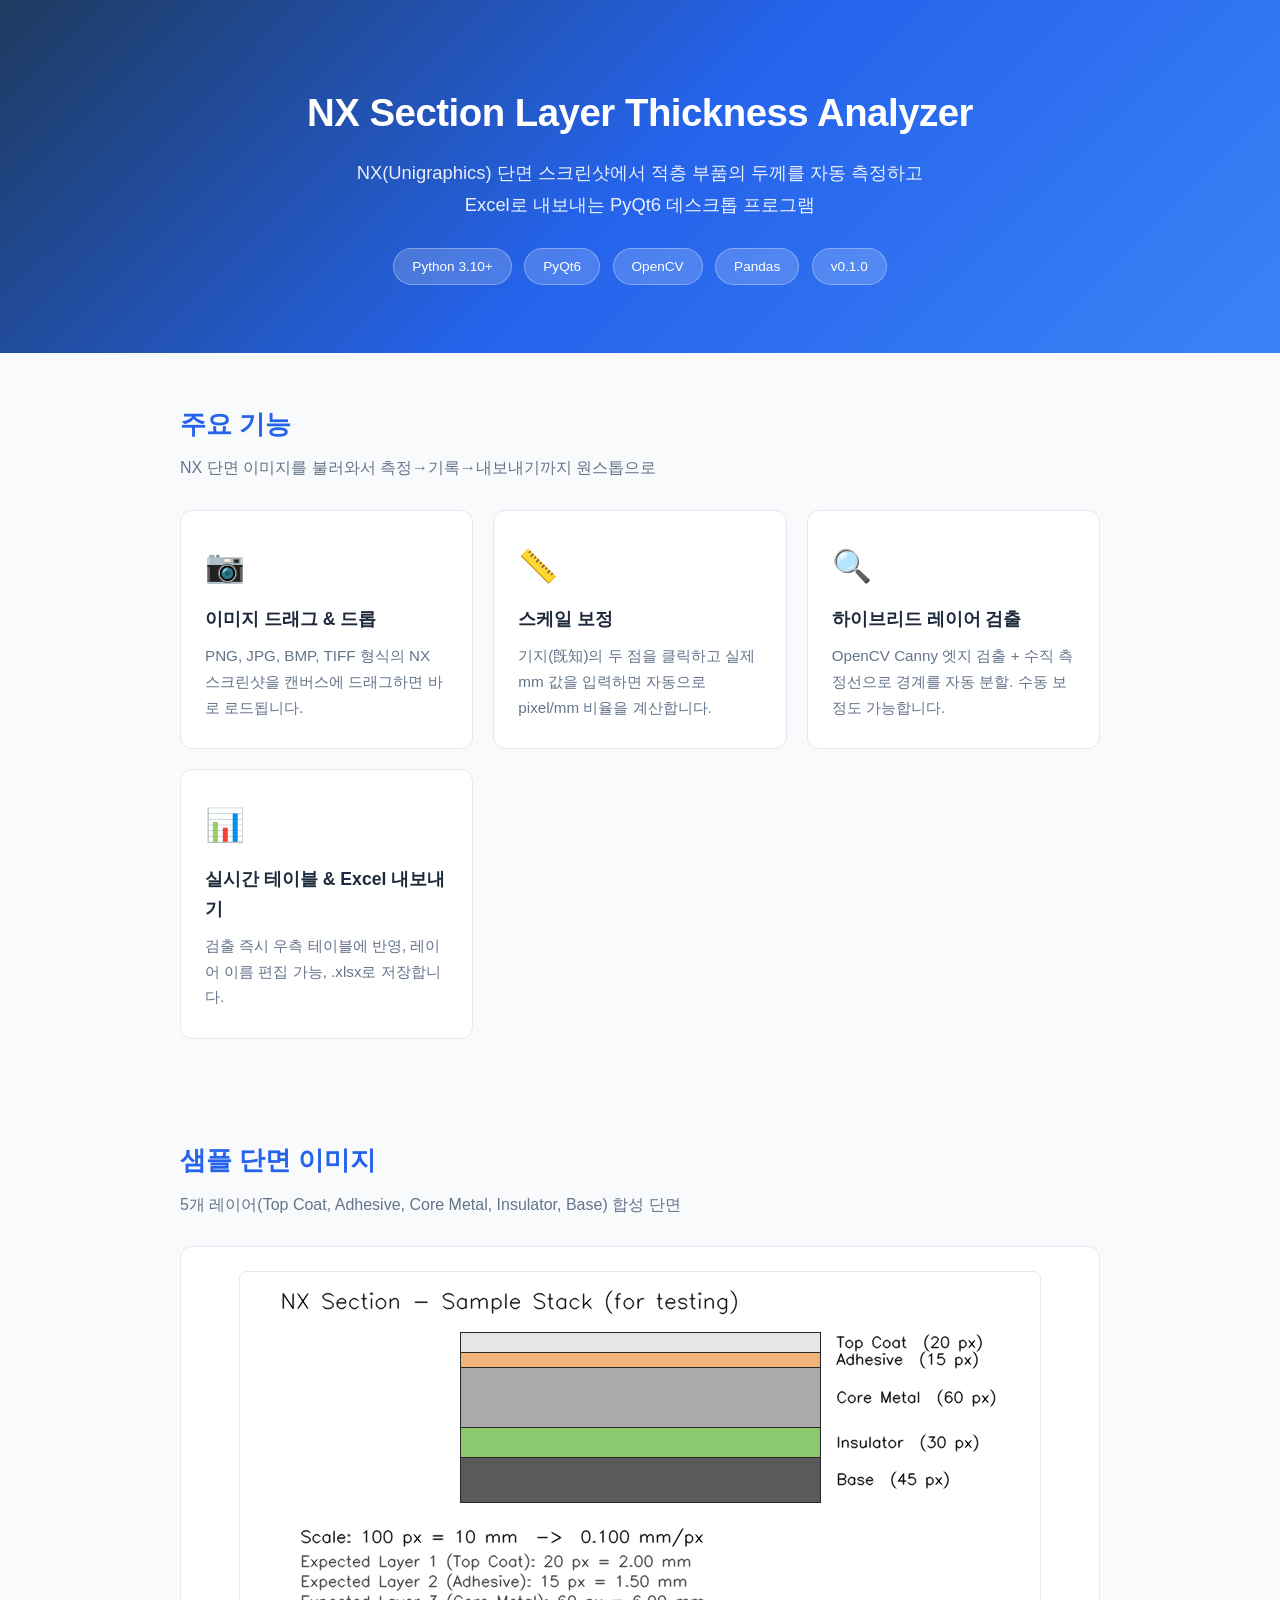
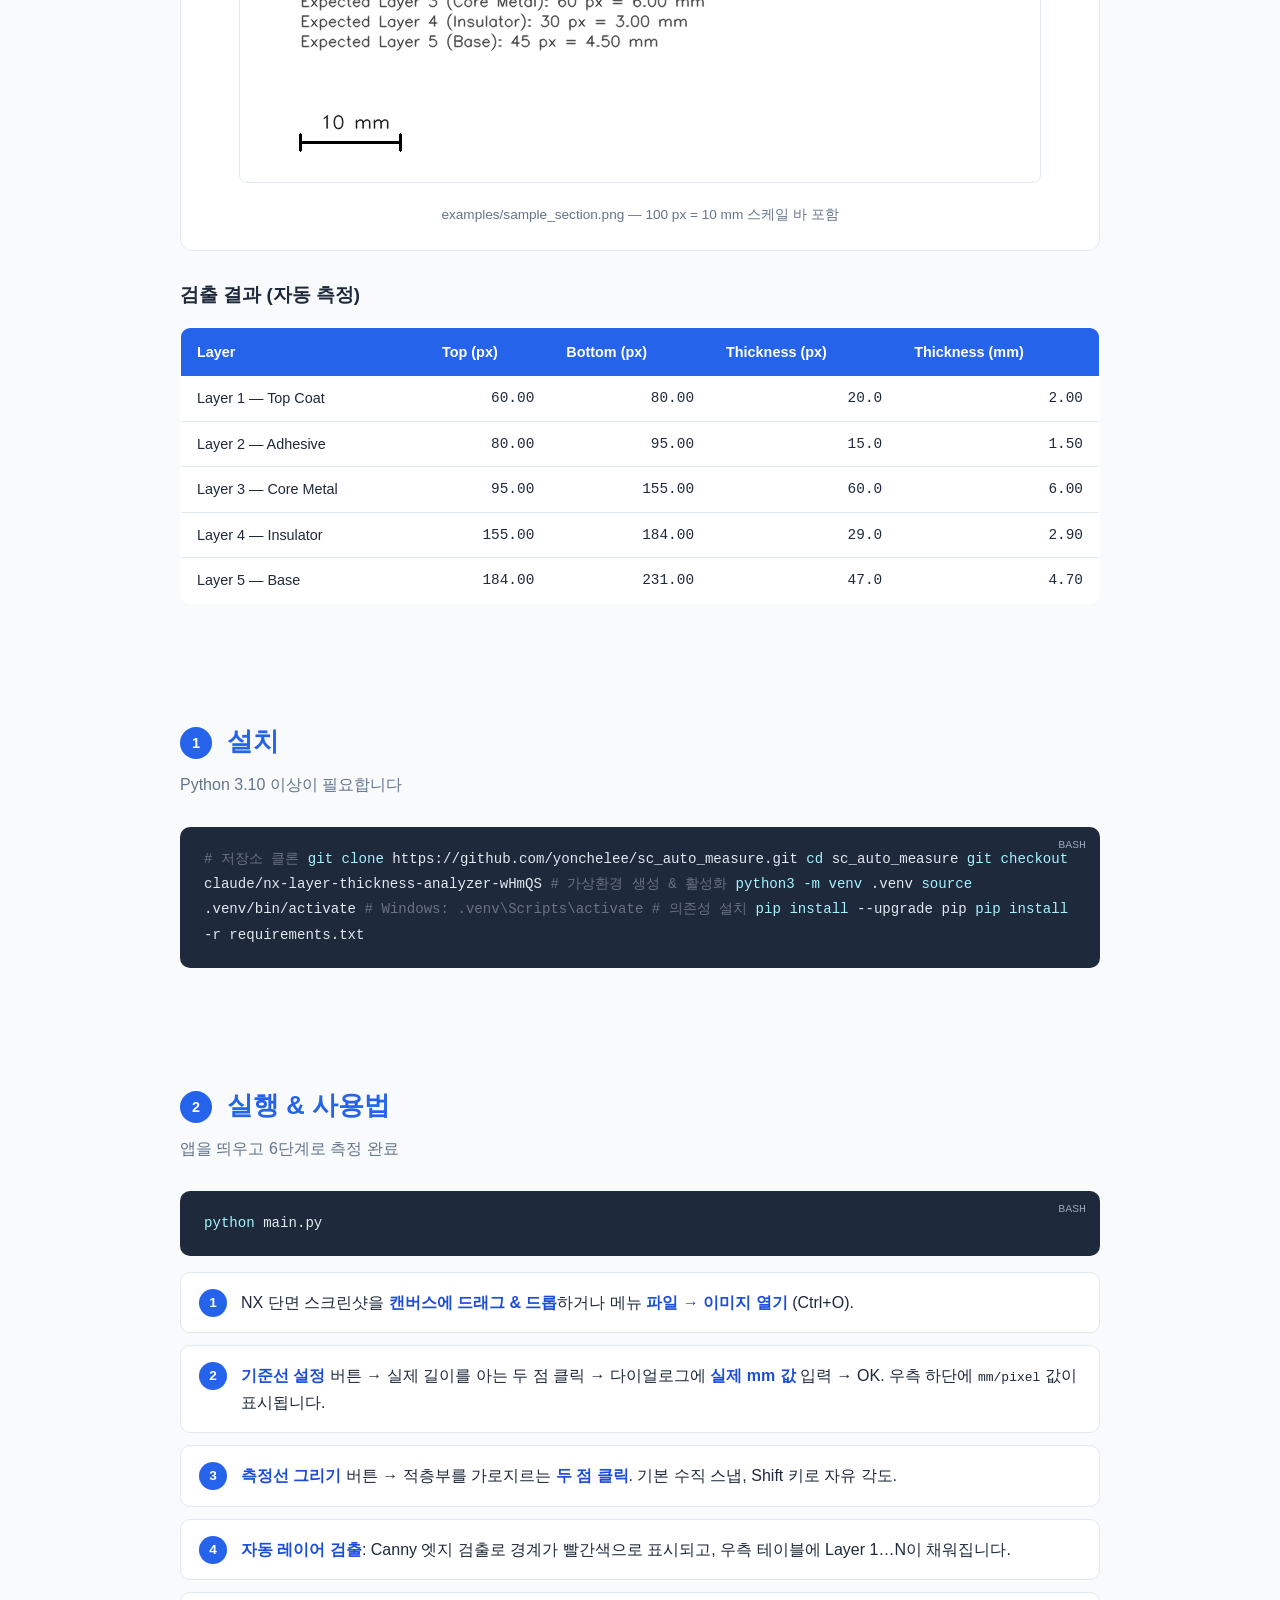
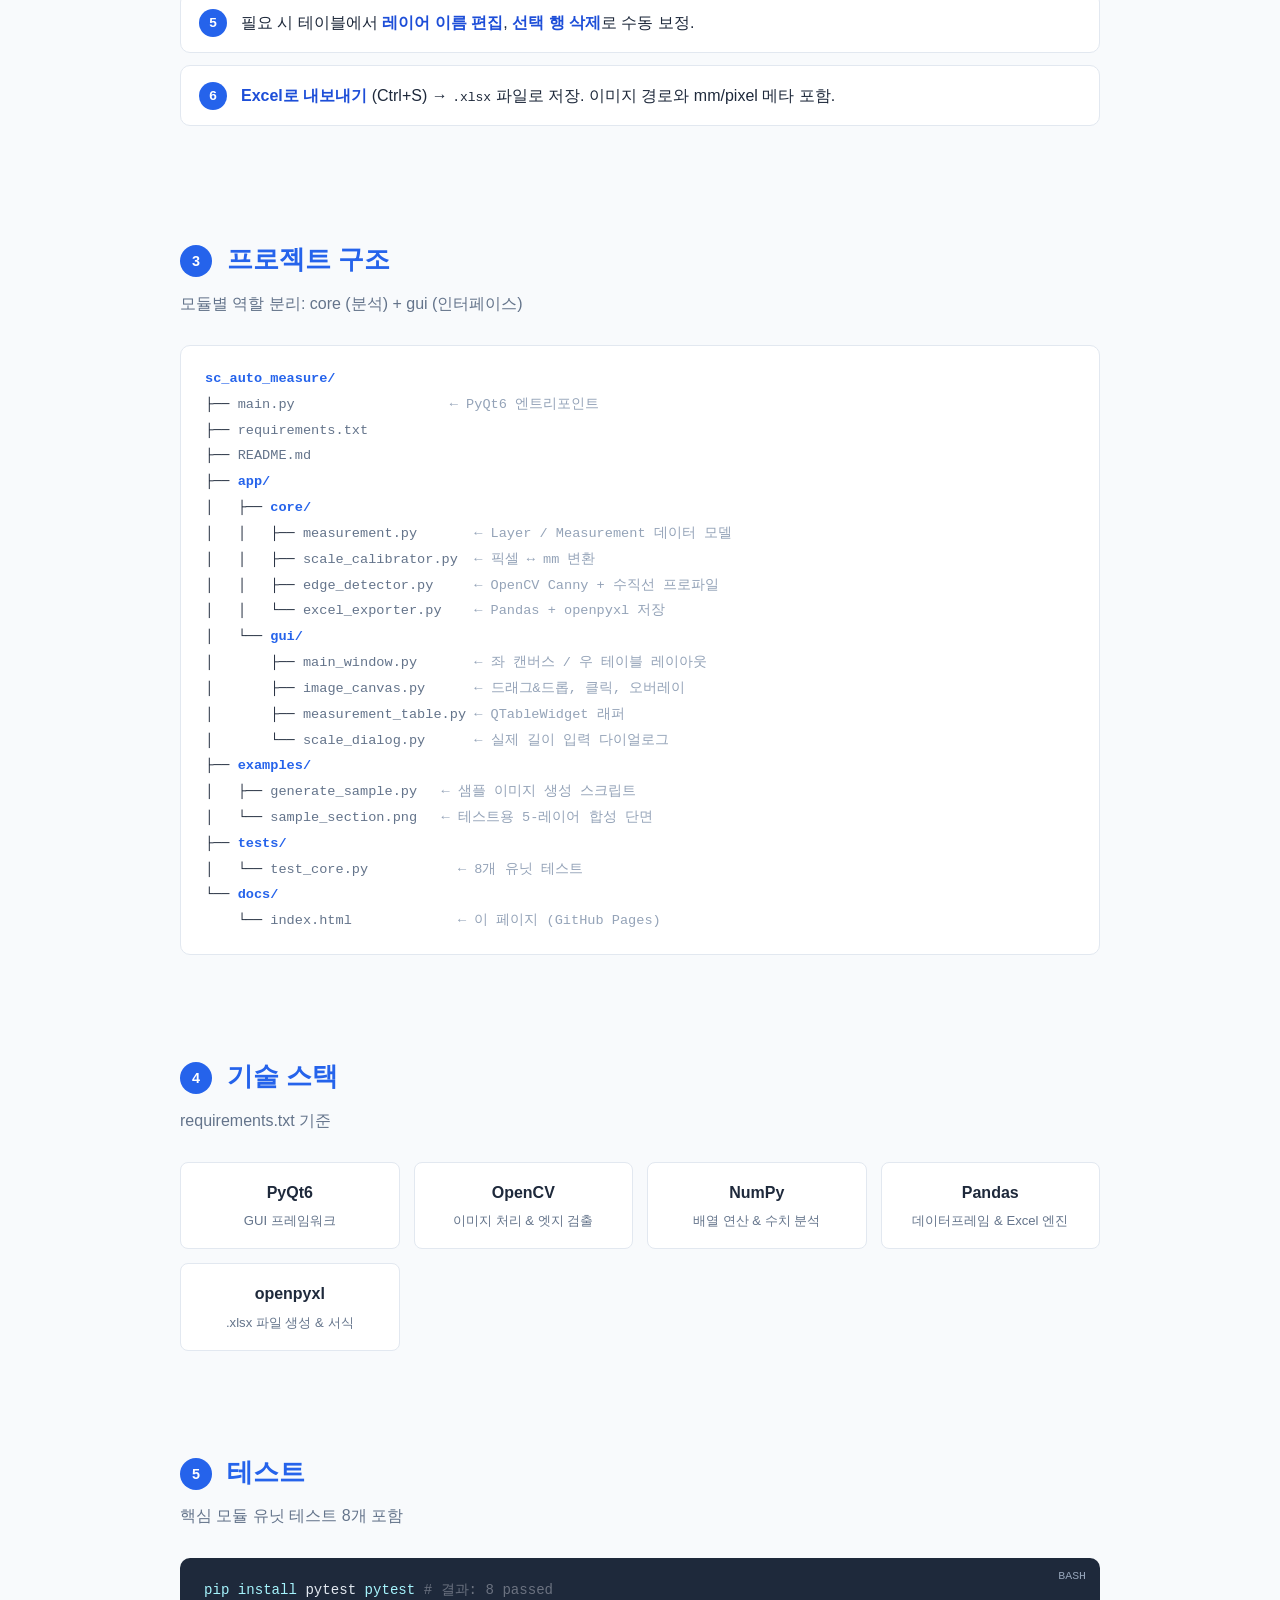
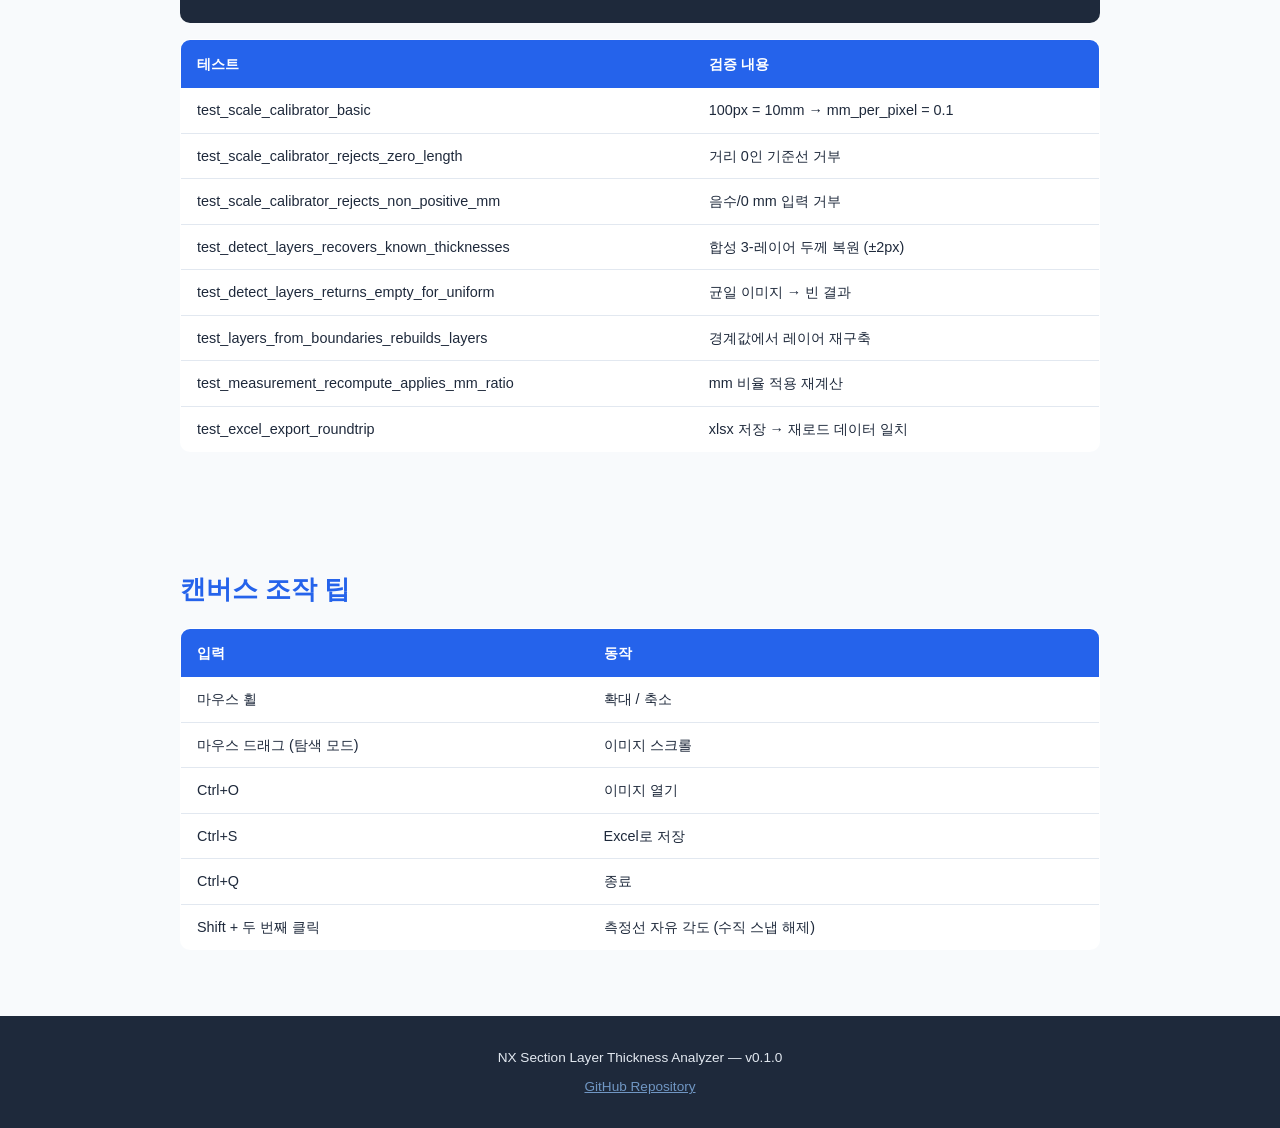
==== docs/index.html @ 81705899 "Add GitHub Pages project landing page (docs/index.html) Single-page Korean landing page with: - Feat" ====
<!DOCTYPE html>
<html lang="ko">
<head>
    <meta charset="UTF-8">
    <meta name="viewport" content="width=device-width, initial-scale=1.0">
    <title>NX Section Layer Thickness Analyzer</title>
    <style>
        :root {
            --primary: #2563eb;
            --primary-dark: #1d4ed8;
            --bg: #f8fafc;
            --card: #ffffff;
            --text: #1e293b;
            --text-light: #64748b;
            --border: #e2e8f0;
            --accent: #059669;
            --code-bg: #1e293b;
            --code-text: #e2e8f0;
        }

        * { margin: 0; padding: 0; box-sizing: border-box; }

        body {
            font-family: -apple-system, BlinkMacSystemFont, 'Segoe UI', Roboto, 'Helvetica Neue', Arial, sans-serif;
            background: var(--bg);
            color: var(--text);
            line-height: 1.7;
        }

        /* ── Hero ─────────────────────────────────── */
        .hero {
            background: linear-gradient(135deg, #1e3a5f 0%, #2563eb 50%, #3b82f6 100%);
            color: #fff;
            text-align: center;
            padding: 80px 20px 60px;
        }
        .hero h1 {
            font-size: 2.4rem;
            font-weight: 700;
            margin-bottom: 12px;
            letter-spacing: -0.5px;
        }
        .hero p {
            font-size: 1.15rem;
            opacity: 0.9;
            max-width: 700px;
            margin: 0 auto 28px;
        }
        .hero .badge {
            display: inline-block;
            background: rgba(255,255,255,0.18);
            border: 1px solid rgba(255,255,255,0.3);
            border-radius: 20px;
            padding: 6px 18px;
            font-size: 0.85rem;
            margin: 0 4px 8px;
        }

        /* ── Container ────────────────────────────── */
        .container {
            max-width: 960px;
            margin: 0 auto;
            padding: 0 20px;
        }

        /* ── Section ──────────────────────────────── */
        section {
            padding: 50px 0;
        }
        section h2 {
            font-size: 1.6rem;
            font-weight: 700;
            margin-bottom: 8px;
            color: var(--primary);
        }
        section h2 .num {
            display: inline-block;
            background: var(--primary);
            color: #fff;
            width: 32px;
            height: 32px;
            border-radius: 50%;
            text-align: center;
            line-height: 32px;
            font-size: 0.9rem;
            margin-right: 8px;
            vertical-align: middle;
        }
        section .subtitle {
            color: var(--text-light);
            margin-bottom: 28px;
            font-size: 1rem;
        }

        /* ── Feature cards ────────────────────────── */
        .features {
            display: grid;
            grid-template-columns: repeat(auto-fit, minmax(260px, 1fr));
            gap: 20px;
            margin-top: 20px;
        }
        .card {
            background: var(--card);
            border: 1px solid var(--border);
            border-radius: 12px;
            padding: 28px 24px;
            transition: box-shadow 0.2s;
        }
        .card:hover {
            box-shadow: 0 4px 20px rgba(0,0,0,0.08);
        }
        .card .icon {
            font-size: 2rem;
            margin-bottom: 12px;
        }
        .card h3 {
            font-size: 1.1rem;
            margin-bottom: 8px;
        }
        .card p {
            color: var(--text-light);
            font-size: 0.95rem;
        }

        /* ── Screenshot ───────────────────────────── */
        .screenshot-wrap {
            background: var(--card);
            border: 1px solid var(--border);
            border-radius: 12px;
            padding: 24px;
            text-align: center;
            margin-top: 20px;
        }
        .screenshot-wrap img {
            max-width: 100%;
            height: auto;
            border-radius: 8px;
            border: 1px solid var(--border);
        }
        .screenshot-wrap .caption {
            color: var(--text-light);
            font-size: 0.85rem;
            margin-top: 12px;
        }

        /* ── Code block ───────────────────────────── */
        .code-block {
            background: var(--code-bg);
            color: var(--code-text);
            border-radius: 10px;
            padding: 20px 24px;
            overflow-x: auto;
            font-family: 'SF Mono', 'Fira Code', 'Consolas', monospace;
            font-size: 0.88rem;
            line-height: 1.8;
            margin: 16px 0;
            position: relative;
        }
        .code-block .lang {
            position: absolute;
            top: 8px;
            right: 14px;
            font-size: 0.72rem;
            color: #94a3b8;
            text-transform: uppercase;
        }
        .code-block .comment { color: #6b7280; }
        .code-block .cmd { color: #a5f3fc; }

        /* ── Workflow steps ────────────────────────── */
        .steps {
            counter-reset: step;
            list-style: none;
            padding: 0;
        }
        .steps li {
            counter-increment: step;
            position: relative;
            padding: 16px 20px 16px 60px;
            background: var(--card);
            border: 1px solid var(--border);
            border-radius: 10px;
            margin-bottom: 12px;
        }
        .steps li::before {
            content: counter(step);
            position: absolute;
            left: 18px;
            top: 16px;
            background: var(--primary);
            color: #fff;
            width: 28px;
            height: 28px;
            border-radius: 50%;
            text-align: center;
            line-height: 28px;
            font-weight: 700;
            font-size: 0.85rem;
        }
        .steps li strong {
            color: var(--primary-dark);
        }

        /* ── File tree ────────────────────────────── */
        .tree {
            font-family: 'SF Mono', 'Fira Code', 'Consolas', monospace;
            font-size: 0.85rem;
            background: var(--card);
            border: 1px solid var(--border);
            border-radius: 10px;
            padding: 20px 24px;
            line-height: 1.9;
            white-space: pre;
        }
        .tree .folder { color: var(--primary); font-weight: 600; }
        .tree .file { color: var(--text-light); }
        .tree .desc { color: #94a3b8; }

        /* ── Table ────────────────────────────────── */
        .data-table {
            width: 100%;
            border-collapse: collapse;
            margin: 16px 0;
            background: var(--card);
            border-radius: 10px;
            overflow: hidden;
            border: 1px solid var(--border);
        }
        .data-table th {
            background: var(--primary);
            color: #fff;
            padding: 12px 16px;
            text-align: left;
            font-weight: 600;
            font-size: 0.9rem;
        }
        .data-table td {
            padding: 10px 16px;
            border-bottom: 1px solid var(--border);
            font-size: 0.9rem;
        }
        .data-table tr:last-child td { border-bottom: none; }
        .data-table tr:hover td { background: #f1f5f9; }
        .data-table .num-cell { text-align: right; font-family: 'SF Mono', monospace; }

        /* ── Tech stack ───────────────────────────── */
        .tech-grid {
            display: grid;
            grid-template-columns: repeat(auto-fit, minmax(180px, 1fr));
            gap: 14px;
            margin-top: 16px;
        }
        .tech-item {
            background: var(--card);
            border: 1px solid var(--border);
            border-radius: 8px;
            padding: 16px;
            text-align: center;
        }
        .tech-item .name {
            font-weight: 700;
            font-size: 1rem;
            margin-bottom: 4px;
        }
        .tech-item .role {
            font-size: 0.82rem;
            color: var(--text-light);
        }

        /* ── Footer ───────────────────────────────── */
        footer {
            background: var(--code-bg);
            color: var(--code-text);
            text-align: center;
            padding: 30px 20px;
            font-size: 0.85rem;
        }
        footer a { color: #93c5fd; }

        /* ── Responsive ───────────────────────────── */
        @media (max-width: 640px) {
            .hero h1 { font-size: 1.7rem; }
            .hero p { font-size: 1rem; }
            section { padding: 36px 0; }
        }
    </style>
</head>
<body>

<!-- ═══════════════════════════════ HERO ═══════════════════════════════ -->
<header class="hero">
    <h1>NX Section Layer Thickness Analyzer</h1>
    <p>NX(Unigraphics) 단면 스크린샷에서 적층 부품의 두께를 자동 측정하고<br>
       Excel로 내보내는 PyQt6 데스크톱 프로그램</p>
    <span class="badge">Python 3.10+</span>
    <span class="badge">PyQt6</span>
    <span class="badge">OpenCV</span>
    <span class="badge">Pandas</span>
    <span class="badge">v0.1.0</span>
</header>

<main class="container">

<!-- ═══════════════════════════ FEATURES ══════════════════════════════ -->
<section>
    <h2>주요 기능</h2>
    <p class="subtitle">NX 단면 이미지를 불러와서 측정→기록→내보내기까지 원스톱으로</p>
    <div class="features">
        <div class="card">
            <div class="icon">📷</div>
            <h3>이미지 드래그 &amp; 드롭</h3>
            <p>PNG, JPG, BMP, TIFF 형식의 NX 스크린샷을 캔버스에 드래그하면 바로 로드됩니다.</p>
        </div>
        <div class="card">
            <div class="icon">📏</div>
            <h3>스케일 보정</h3>
            <p>기지(旣知)의 두 점을 클릭하고 실제 mm 값을 입력하면 자동으로 pixel/mm 비율을 계산합니다.</p>
        </div>
        <div class="card">
            <div class="icon">🔍</div>
            <h3>하이브리드 레이어 검출</h3>
            <p>OpenCV Canny 엣지 검출 + 수직 측정선으로 경계를 자동 분할. 수동 보정도 가능합니다.</p>
        </div>
        <div class="card">
            <div class="icon">📊</div>
            <h3>실시간 테이블 &amp; Excel 내보내기</h3>
            <p>검출 즉시 우측 테이블에 반영, 레이어 이름 편집 가능, .xlsx로 저장합니다.</p>
        </div>
    </div>
</section>

<!-- ═══════════════════════════ SAMPLE ════════════════════════════════ -->
<section>
    <h2>샘플 단면 이미지</h2>
    <p class="subtitle">5개 레이어(Top Coat, Adhesive, Core Metal, Insulator, Base) 합성 단면</p>
    <div class="screenshot-wrap">
        <img src="sample_section.png" alt="Sample NX Section Screenshot">
        <div class="caption">examples/sample_section.png &mdash; 100 px = 10 mm 스케일 바 포함</div>
    </div>

    <h3 style="margin-top:28px; margin-bottom:8px;">검출 결과 (자동 측정)</h3>
    <table class="data-table">
        <thead>
            <tr>
                <th>Layer</th>
                <th>Top (px)</th>
                <th>Bottom (px)</th>
                <th>Thickness (px)</th>
                <th>Thickness (mm)</th>
            </tr>
        </thead>
        <tbody>
            <tr>
                <td>Layer 1 &mdash; Top Coat</td>
                <td class="num-cell">60.00</td>
                <td class="num-cell">80.00</td>
                <td class="num-cell">20.0</td>
                <td class="num-cell">2.00</td>
            </tr>
            <tr>
                <td>Layer 2 &mdash; Adhesive</td>
                <td class="num-cell">80.00</td>
                <td class="num-cell">95.00</td>
                <td class="num-cell">15.0</td>
                <td class="num-cell">1.50</td>
            </tr>
            <tr>
                <td>Layer 3 &mdash; Core Metal</td>
                <td class="num-cell">95.00</td>
                <td class="num-cell">155.00</td>
                <td class="num-cell">60.0</td>
                <td class="num-cell">6.00</td>
            </tr>
            <tr>
                <td>Layer 4 &mdash; Insulator</td>
                <td class="num-cell">155.00</td>
                <td class="num-cell">184.00</td>
                <td class="num-cell">29.0</td>
                <td class="num-cell">2.90</td>
            </tr>
            <tr>
                <td>Layer 5 &mdash; Base</td>
                <td class="num-cell">184.00</td>
                <td class="num-cell">231.00</td>
                <td class="num-cell">47.0</td>
                <td class="num-cell">4.70</td>
            </tr>
        </tbody>
    </table>
</section>

<!-- ═══════════════════════════ INSTALL ═══════════════════════════════ -->
<section>
    <h2><span class="num">1</span> 설치</h2>
    <p class="subtitle">Python 3.10 이상이 필요합니다</p>

    <div class="code-block">
        <span class="lang">bash</span>
<span class="comment"># 저장소 클론</span>
<span class="cmd">git clone</span> https://github.com/yonchelee/sc_auto_measure.git
<span class="cmd">cd</span> sc_auto_measure
<span class="cmd">git checkout</span> claude/nx-layer-thickness-analyzer-wHmQS

<span class="comment"># 가상환경 생성 &amp; 활성화</span>
<span class="cmd">python3 -m venv</span> .venv
<span class="cmd">source</span> .venv/bin/activate        <span class="comment"># Windows: .venv\Scripts\activate</span>

<span class="comment"># 의존성 설치</span>
<span class="cmd">pip install</span> --upgrade pip
<span class="cmd">pip install</span> -r requirements.txt
    </div>
</section>

<!-- ═══════════════════════════ USAGE ═════════════════════════════════ -->
<section>
    <h2><span class="num">2</span> 실행 &amp; 사용법</h2>
    <p class="subtitle">앱을 띄우고 6단계로 측정 완료</p>

    <div class="code-block">
        <span class="lang">bash</span>
<span class="cmd">python</span> main.py
    </div>

    <ol class="steps">
        <li>
            NX 단면 스크린샷을 <strong>캔버스에 드래그 &amp; 드롭</strong>하거나
            메뉴 <strong>파일 &rarr; 이미지 열기</strong> (Ctrl+O).
        </li>
        <li>
            <strong>기준선 설정</strong> 버튼 &rarr; 실제 길이를 아는 두 점 클릭 &rarr;
            다이얼로그에 <strong>실제 mm 값</strong> 입력 &rarr; OK.
            우측 하단에 <code>mm/pixel</code> 값이 표시됩니다.
        </li>
        <li>
            <strong>측정선 그리기</strong> 버튼 &rarr; 적층부를 가로지르는
            <strong>두 점 클릭</strong>. 기본 수직 스냅, Shift 키로 자유 각도.
        </li>
        <li>
            <strong>자동 레이어 검출</strong>: Canny 엣지 검출로 경계가 빨간색으로
            표시되고, 우측 테이블에 Layer 1&hellip;N이 채워집니다.
        </li>
        <li>
            필요 시 테이블에서 <strong>레이어 이름 편집</strong>,
            <strong>선택 행 삭제</strong>로 수동 보정.
        </li>
        <li>
            <strong>Excel로 내보내기</strong> (Ctrl+S) &rarr;
            <code>.xlsx</code> 파일로 저장. 이미지 경로와 mm/pixel 메타 포함.
        </li>
    </ol>
</section>

<!-- ═══════════════════════════ STRUCTURE ═════════════════════════════ -->
<section>
    <h2><span class="num">3</span> 프로젝트 구조</h2>
    <p class="subtitle">모듈별 역할 분리: core (분석) + gui (인터페이스)</p>
    <div class="tree"><span class="folder">sc_auto_measure/</span>
├── <span class="file">main.py</span>                   <span class="desc">← PyQt6 엔트리포인트</span>
├── <span class="file">requirements.txt</span>
├── <span class="file">README.md</span>
├── <span class="folder">app/</span>
│   ├── <span class="folder">core/</span>
│   │   ├── <span class="file">measurement.py</span>       <span class="desc">← Layer / Measurement 데이터 모델</span>
│   │   ├── <span class="file">scale_calibrator.py</span>  <span class="desc">← 픽셀 ↔ mm 변환</span>
│   │   ├── <span class="file">edge_detector.py</span>     <span class="desc">← OpenCV Canny + 수직선 프로파일</span>
│   │   └── <span class="file">excel_exporter.py</span>    <span class="desc">← Pandas + openpyxl 저장</span>
│   └── <span class="folder">gui/</span>
│       ├── <span class="file">main_window.py</span>       <span class="desc">← 좌 캔버스 / 우 테이블 레이아웃</span>
│       ├── <span class="file">image_canvas.py</span>      <span class="desc">← 드래그&amp;드롭, 클릭, 오버레이</span>
│       ├── <span class="file">measurement_table.py</span> <span class="desc">← QTableWidget 래퍼</span>
│       └── <span class="file">scale_dialog.py</span>      <span class="desc">← 실제 길이 입력 다이얼로그</span>
├── <span class="folder">examples/</span>
│   ├── <span class="file">generate_sample.py</span>   <span class="desc">← 샘플 이미지 생성 스크립트</span>
│   └── <span class="file">sample_section.png</span>   <span class="desc">← 테스트용 5-레이어 합성 단면</span>
├── <span class="folder">tests/</span>
│   └── <span class="file">test_core.py</span>           <span class="desc">← 8개 유닛 테스트</span>
└── <span class="folder">docs/</span>
    └── <span class="file">index.html</span>             <span class="desc">← 이 페이지 (GitHub Pages)</span></div>
</section>

<!-- ═══════════════════════════ TECH STACK ════════════════════════════ -->
<section>
    <h2><span class="num">4</span> 기술 스택</h2>
    <p class="subtitle">requirements.txt 기준</p>
    <div class="tech-grid">
        <div class="tech-item">
            <div class="name">PyQt6</div>
            <div class="role">GUI 프레임워크</div>
        </div>
        <div class="tech-item">
            <div class="name">OpenCV</div>
            <div class="role">이미지 처리 &amp; 엣지 검출</div>
        </div>
        <div class="tech-item">
            <div class="name">NumPy</div>
            <div class="role">배열 연산 &amp; 수치 분석</div>
        </div>
        <div class="tech-item">
            <div class="name">Pandas</div>
            <div class="role">데이터프레임 &amp; Excel 엔진</div>
        </div>
        <div class="tech-item">
            <div class="name">openpyxl</div>
            <div class="role">.xlsx 파일 생성 &amp; 서식</div>
        </div>
    </div>
</section>

<!-- ═══════════════════════════ TEST ══════════════════════════════════ -->
<section>
    <h2><span class="num">5</span> 테스트</h2>
    <p class="subtitle">핵심 모듈 유닛 테스트 8개 포함</p>

    <div class="code-block">
        <span class="lang">bash</span>
<span class="cmd">pip install</span> pytest
<span class="cmd">pytest</span>

<span class="comment"># 결과: 8 passed</span>
    </div>

    <table class="data-table" style="margin-top: 16px;">
        <thead>
            <tr><th>테스트</th><th>검증 내용</th></tr>
        </thead>
        <tbody>
            <tr><td>test_scale_calibrator_basic</td><td>100px = 10mm &rarr; mm_per_pixel = 0.1</td></tr>
            <tr><td>test_scale_calibrator_rejects_zero_length</td><td>거리 0인 기준선 거부</td></tr>
            <tr><td>test_scale_calibrator_rejects_non_positive_mm</td><td>음수/0 mm 입력 거부</td></tr>
            <tr><td>test_detect_layers_recovers_known_thicknesses</td><td>합성 3-레이어 두께 복원 (±2px)</td></tr>
            <tr><td>test_detect_layers_returns_empty_for_uniform</td><td>균일 이미지 &rarr; 빈 결과</td></tr>
            <tr><td>test_layers_from_boundaries_rebuilds_layers</td><td>경계값에서 레이어 재구축</td></tr>
            <tr><td>test_measurement_recompute_applies_mm_ratio</td><td>mm 비율 적용 재계산</td></tr>
            <tr><td>test_excel_export_roundtrip</td><td>xlsx 저장 &rarr; 재로드 데이터 일치</td></tr>
        </tbody>
    </table>
</section>

<!-- ═══════════════════════════ CANVAS TIPS ═══════════════════════════ -->
<section>
    <h2>캔버스 조작 팁</h2>
    <table class="data-table">
        <thead>
            <tr><th>입력</th><th>동작</th></tr>
        </thead>
        <tbody>
            <tr><td>마우스 휠</td><td>확대 / 축소</td></tr>
            <tr><td>마우스 드래그 (탐색 모드)</td><td>이미지 스크롤</td></tr>
            <tr><td>Ctrl+O</td><td>이미지 열기</td></tr>
            <tr><td>Ctrl+S</td><td>Excel로 저장</td></tr>
            <tr><td>Ctrl+Q</td><td>종료</td></tr>
            <tr><td>Shift + 두 번째 클릭</td><td>측정선 자유 각도 (수직 스냅 해제)</td></tr>
        </tbody>
    </table>
</section>

</main>

<!-- ═══════════════════════════ FOOTER ════════════════════════════════ -->
<footer>
    <p>NX Section Layer Thickness Analyzer &mdash; v0.1.0</p>
    <p style="margin-top:6px; opacity:0.7;">
        <a href="https://github.com/yonchelee/sc_auto_measure" target="_blank">GitHub Repository</a>
    </p>
</footer>

</body>
</html>
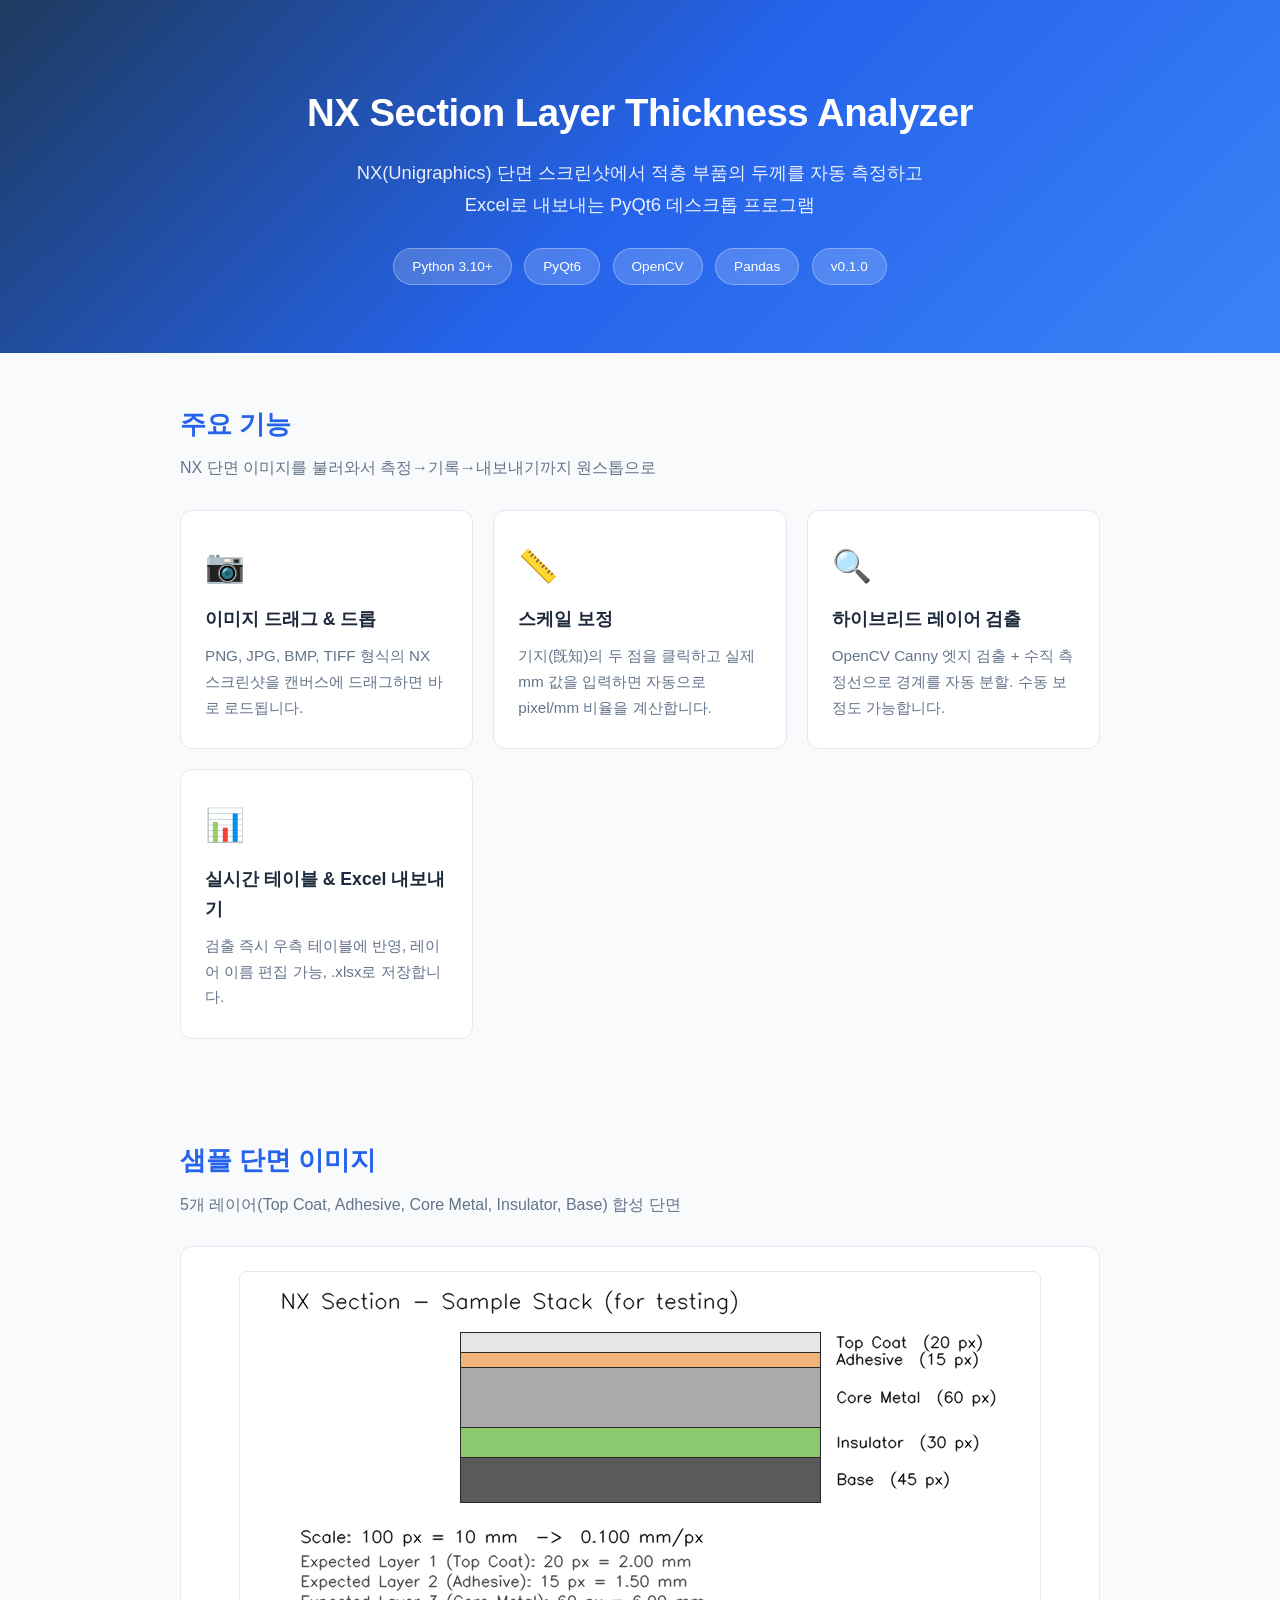
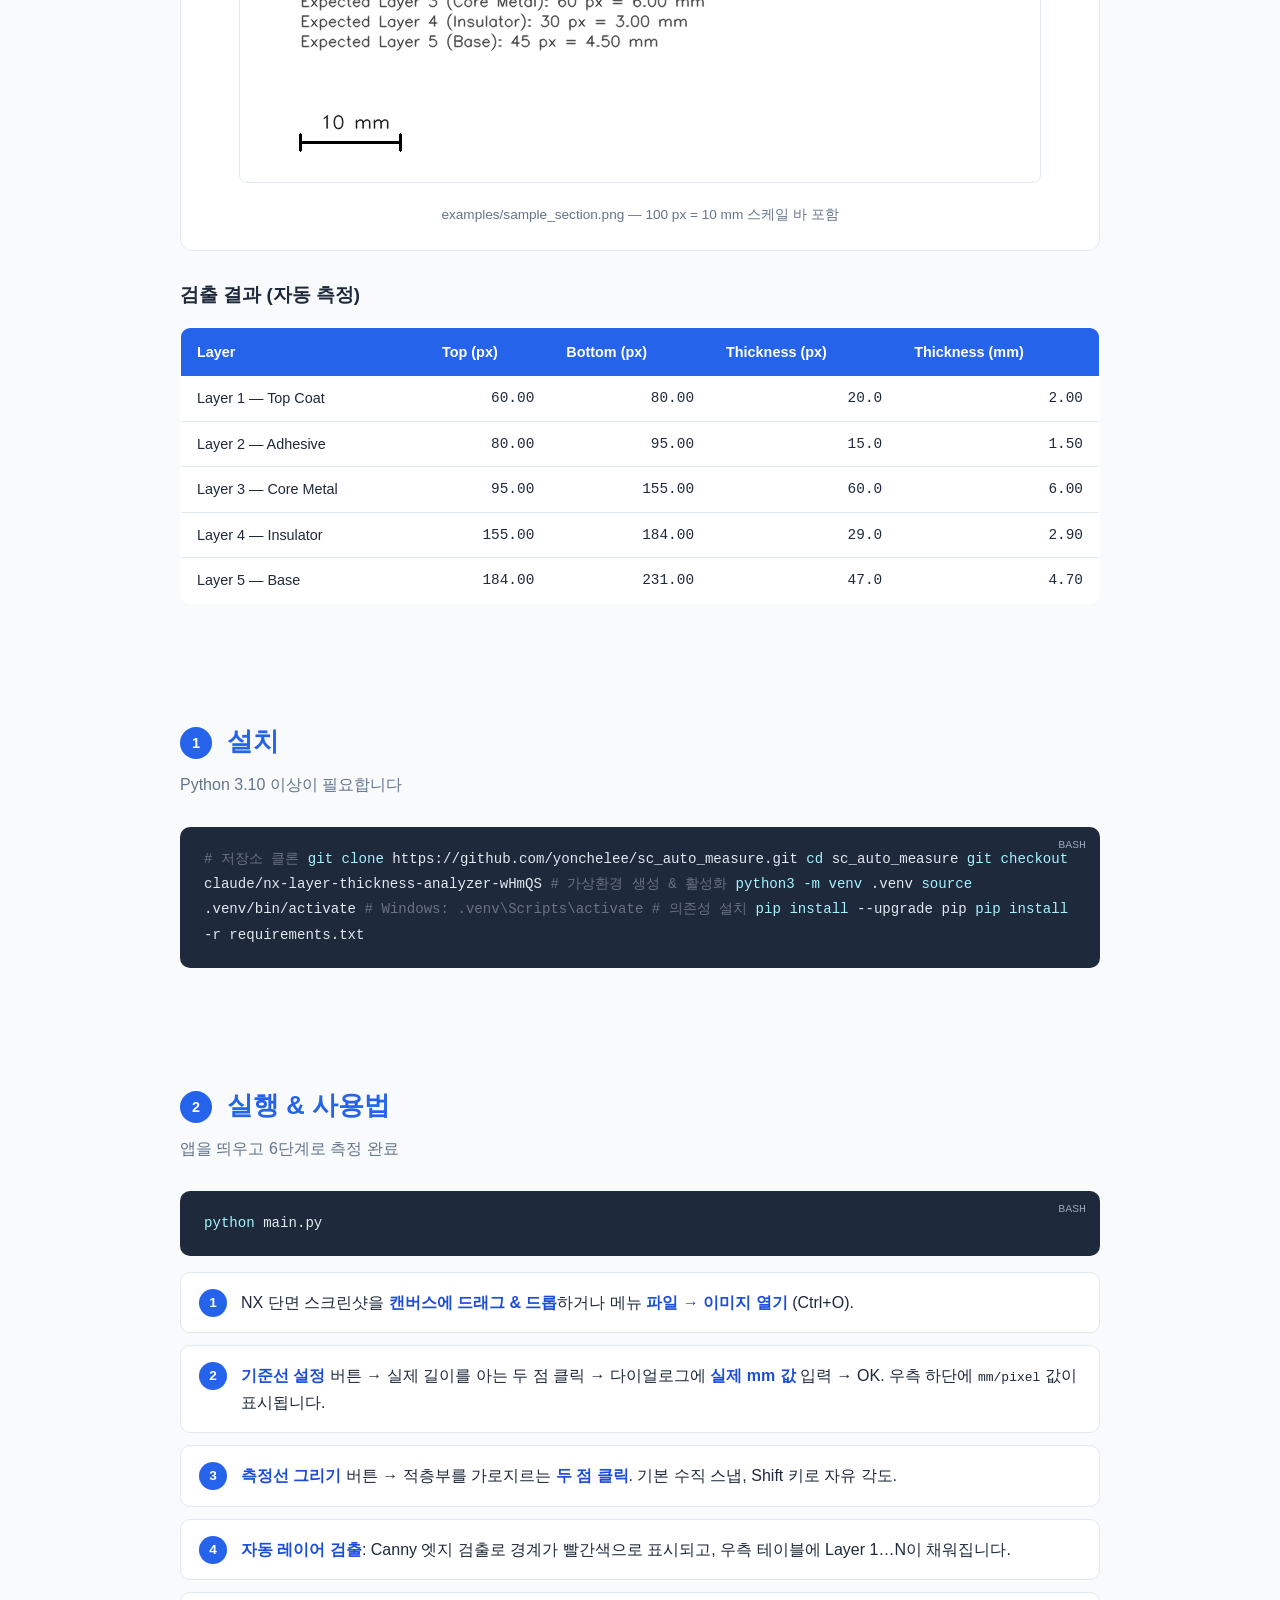
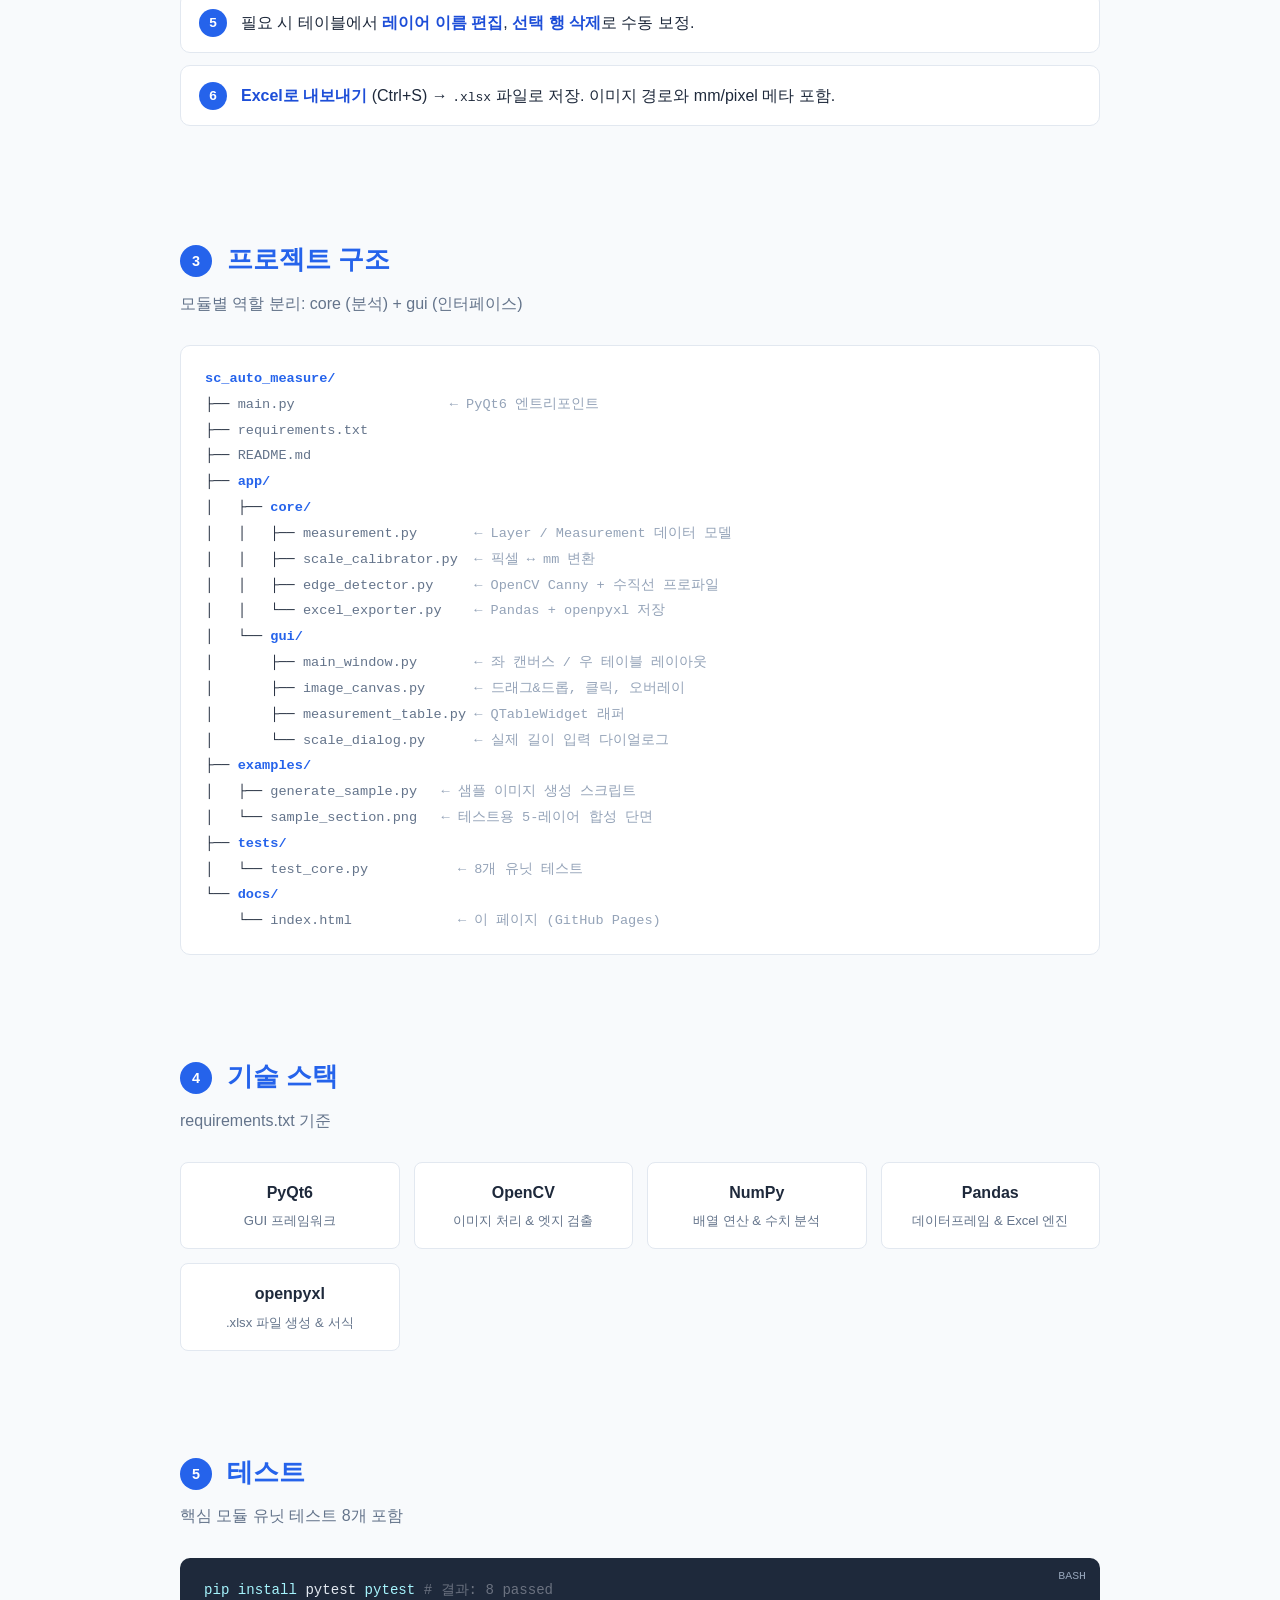
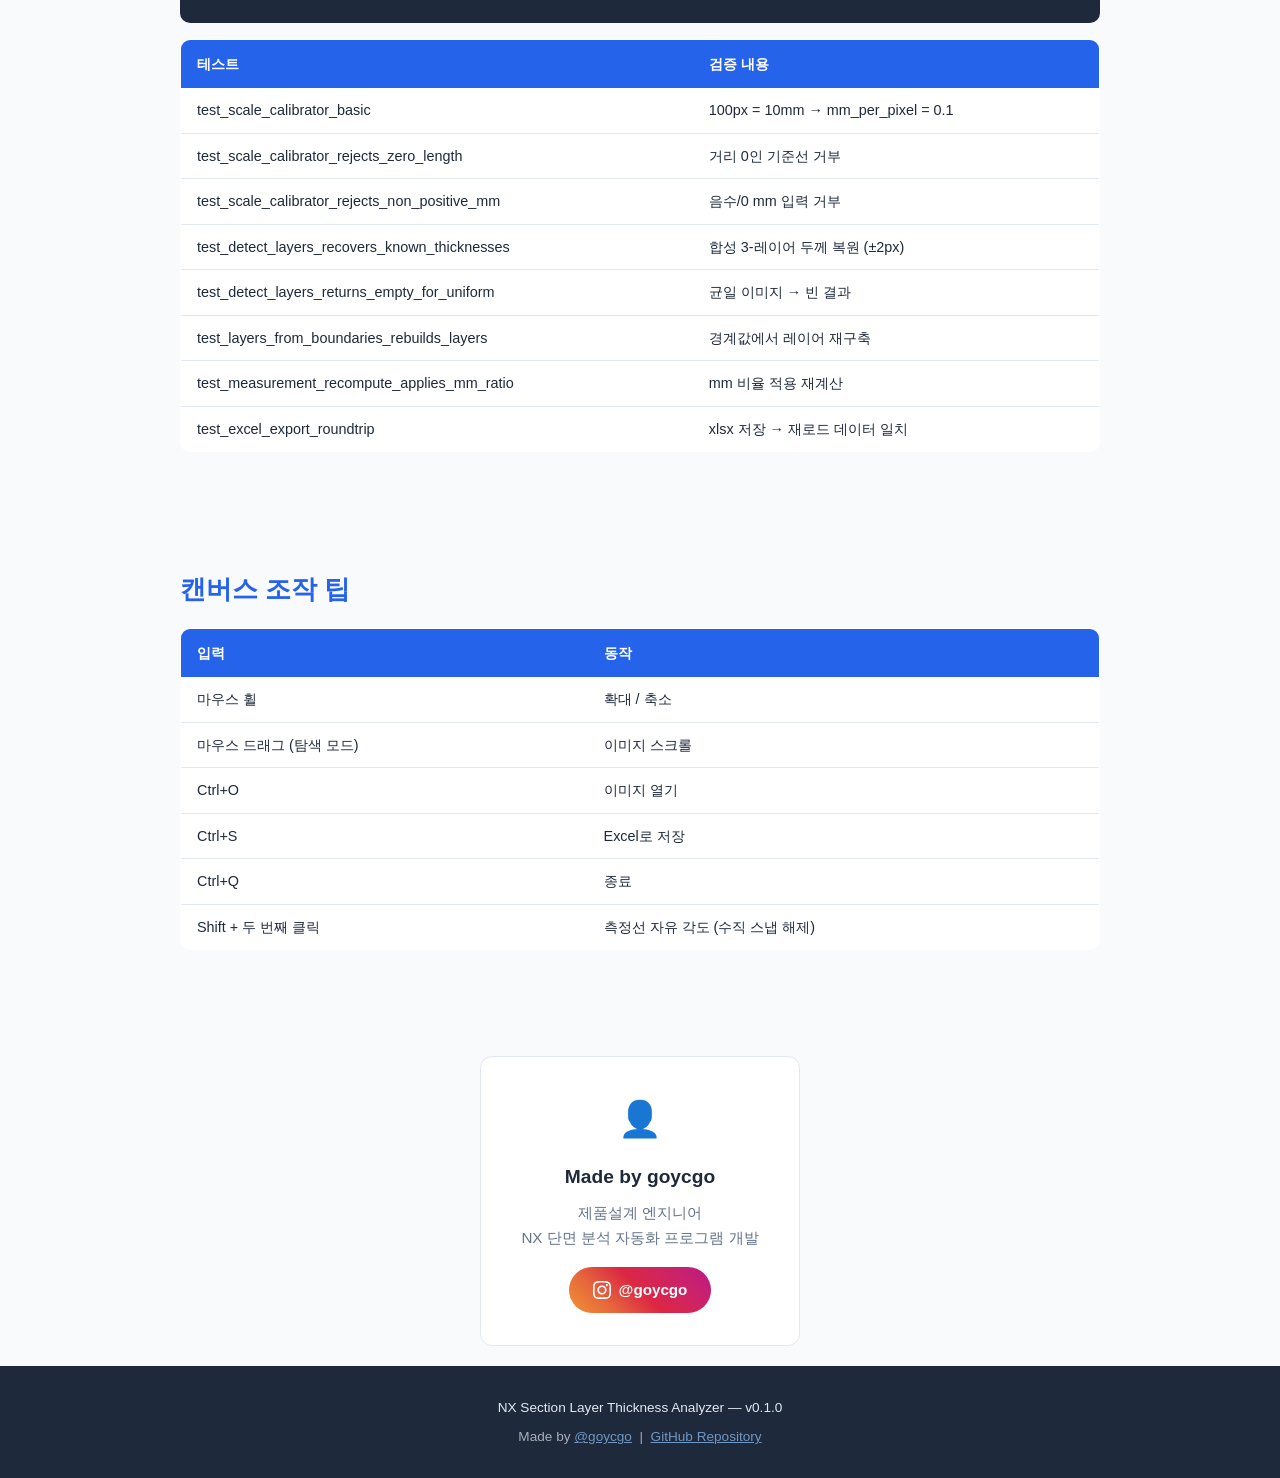
==== commit ecd87a62: "Add author section with Instagram link (@goycgo) to landing page - Author card with Instagram gradie" ====
--- a/docs/index.html
+++ b/docs/index.html
@@ -556,10 +556,37 @@
 
 </main>
 
+<!-- ═══════════════════════════ AUTHOR ═════════════════════════════════ -->
+<section style="padding: 40px 0 20px;">
+    <div class="container" style="text-align: center;">
+        <div class="card" style="display: inline-block; max-width: 420px; text-align: center; padding: 32px 40px;">
+            <div style="font-size: 2.2rem; margin-bottom: 12px;">👤</div>
+            <h3 style="font-size: 1.2rem; margin-bottom: 6px;">Made by goycgo</h3>
+            <p style="color: var(--text-light); font-size: 0.95rem; margin-bottom: 16px;">
+                제품설계 엔지니어<br>
+                NX 단면 분석 자동화 프로그램 개발
+            </p>
+            <a href="https://www.instagram.com/goycgo" target="_blank"
+               style="display: inline-flex; align-items: center; gap: 8px;
+                      background: linear-gradient(45deg, #f09433, #e6683c, #dc2743, #cc2366, #bc1888);
+                      color: #fff; text-decoration: none; padding: 10px 24px;
+                      border-radius: 24px; font-weight: 600; font-size: 0.95rem;
+                      transition: opacity 0.2s;">
+                <svg width="18" height="18" viewBox="0 0 24 24" fill="white">
+                    <path d="M12 2.163c3.204 0 3.584.012 4.85.07 3.252.148 4.771 1.691 4.919 4.919.058 1.265.069 1.645.069 4.849 0 3.205-.012 3.584-.069 4.849-.149 3.225-1.664 4.771-4.919 4.919-1.266.058-1.644.07-4.85.07-3.204 0-3.584-.012-4.849-.07-3.26-.149-4.771-1.699-4.919-4.92-.058-1.265-.07-1.644-.07-4.849 0-3.204.013-3.583.07-4.849.149-3.227 1.664-4.771 4.919-4.919 1.266-.057 1.645-.069 4.849-.069zm0-2.163c-3.259 0-3.667.014-4.947.072-4.358.2-6.78 2.618-6.98 6.98-.059 1.281-.073 1.689-.073 4.948 0 3.259.014 3.668.072 4.948.2 4.358 2.618 6.78 6.98 6.98 1.281.058 1.689.072 4.948.072 3.259 0 3.668-.014 4.948-.072 4.354-.2 6.782-2.618 6.979-6.98.059-1.28.073-1.689.073-4.948 0-3.259-.014-3.667-.072-4.947-.196-4.354-2.617-6.78-6.979-6.98-1.281-.059-1.69-.073-4.949-.073zm0 5.838c-3.403 0-6.162 2.759-6.162 6.162s2.759 6.163 6.162 6.163 6.162-2.759 6.162-6.163c0-3.403-2.759-6.162-6.162-6.162zm0 10.162c-2.209 0-4-1.79-4-4 0-2.209 1.791-4 4-4s4 1.791 4 4c0 2.21-1.791 4-4 4zm6.406-11.845c-.796 0-1.441.645-1.441 1.44s.645 1.44 1.441 1.44c.795 0 1.439-.645 1.439-1.44s-.644-1.44-1.439-1.44z"/>
+                </svg>
+                @goycgo
+            </a>
+        </div>
+    </div>
+</section>
+
 <!-- ═══════════════════════════ FOOTER ════════════════════════════════ -->
 <footer>
     <p>NX Section Layer Thickness Analyzer &mdash; v0.1.0</p>
     <p style="margin-top:6px; opacity:0.7;">
+        Made by <a href="https://www.instagram.com/goycgo" target="_blank">@goycgo</a>
+        &nbsp;|&nbsp;
         <a href="https://github.com/yonchelee/sc_auto_measure" target="_blank">GitHub Repository</a>
     </p>
 </footer>
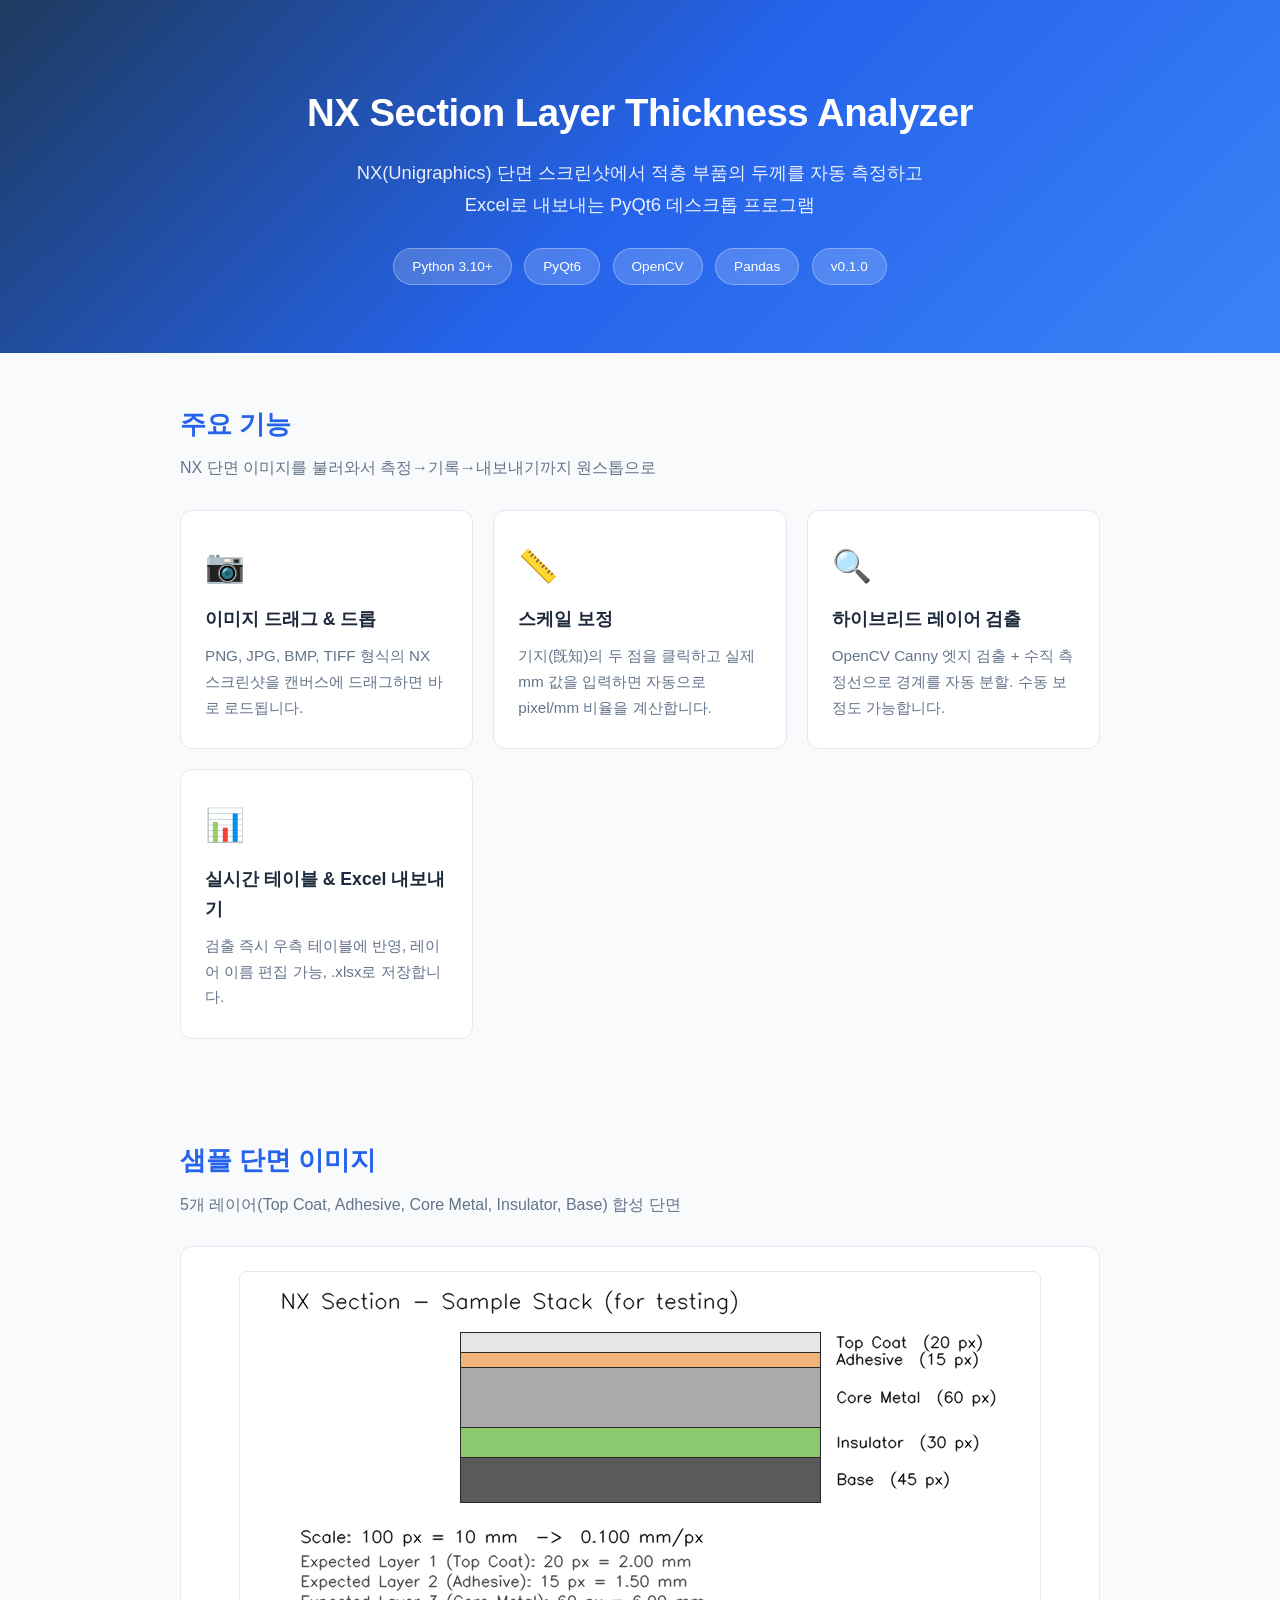
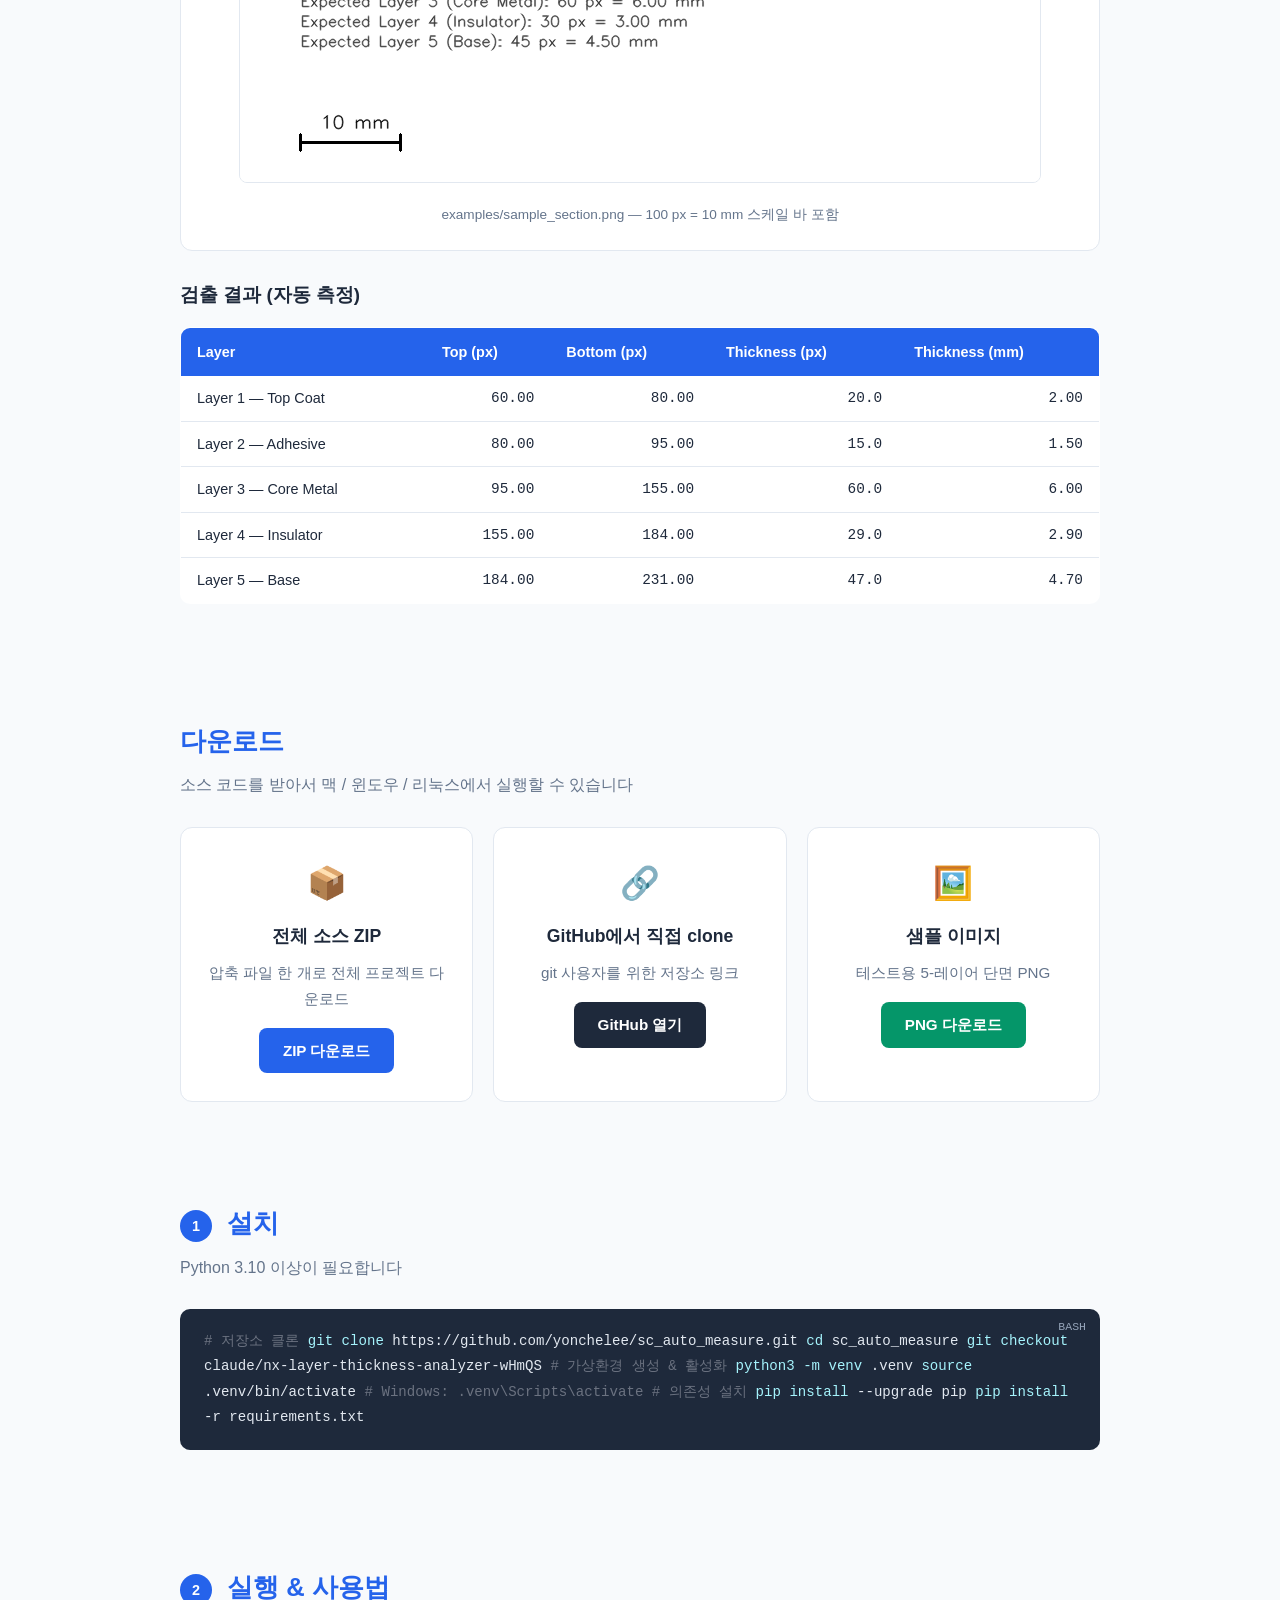
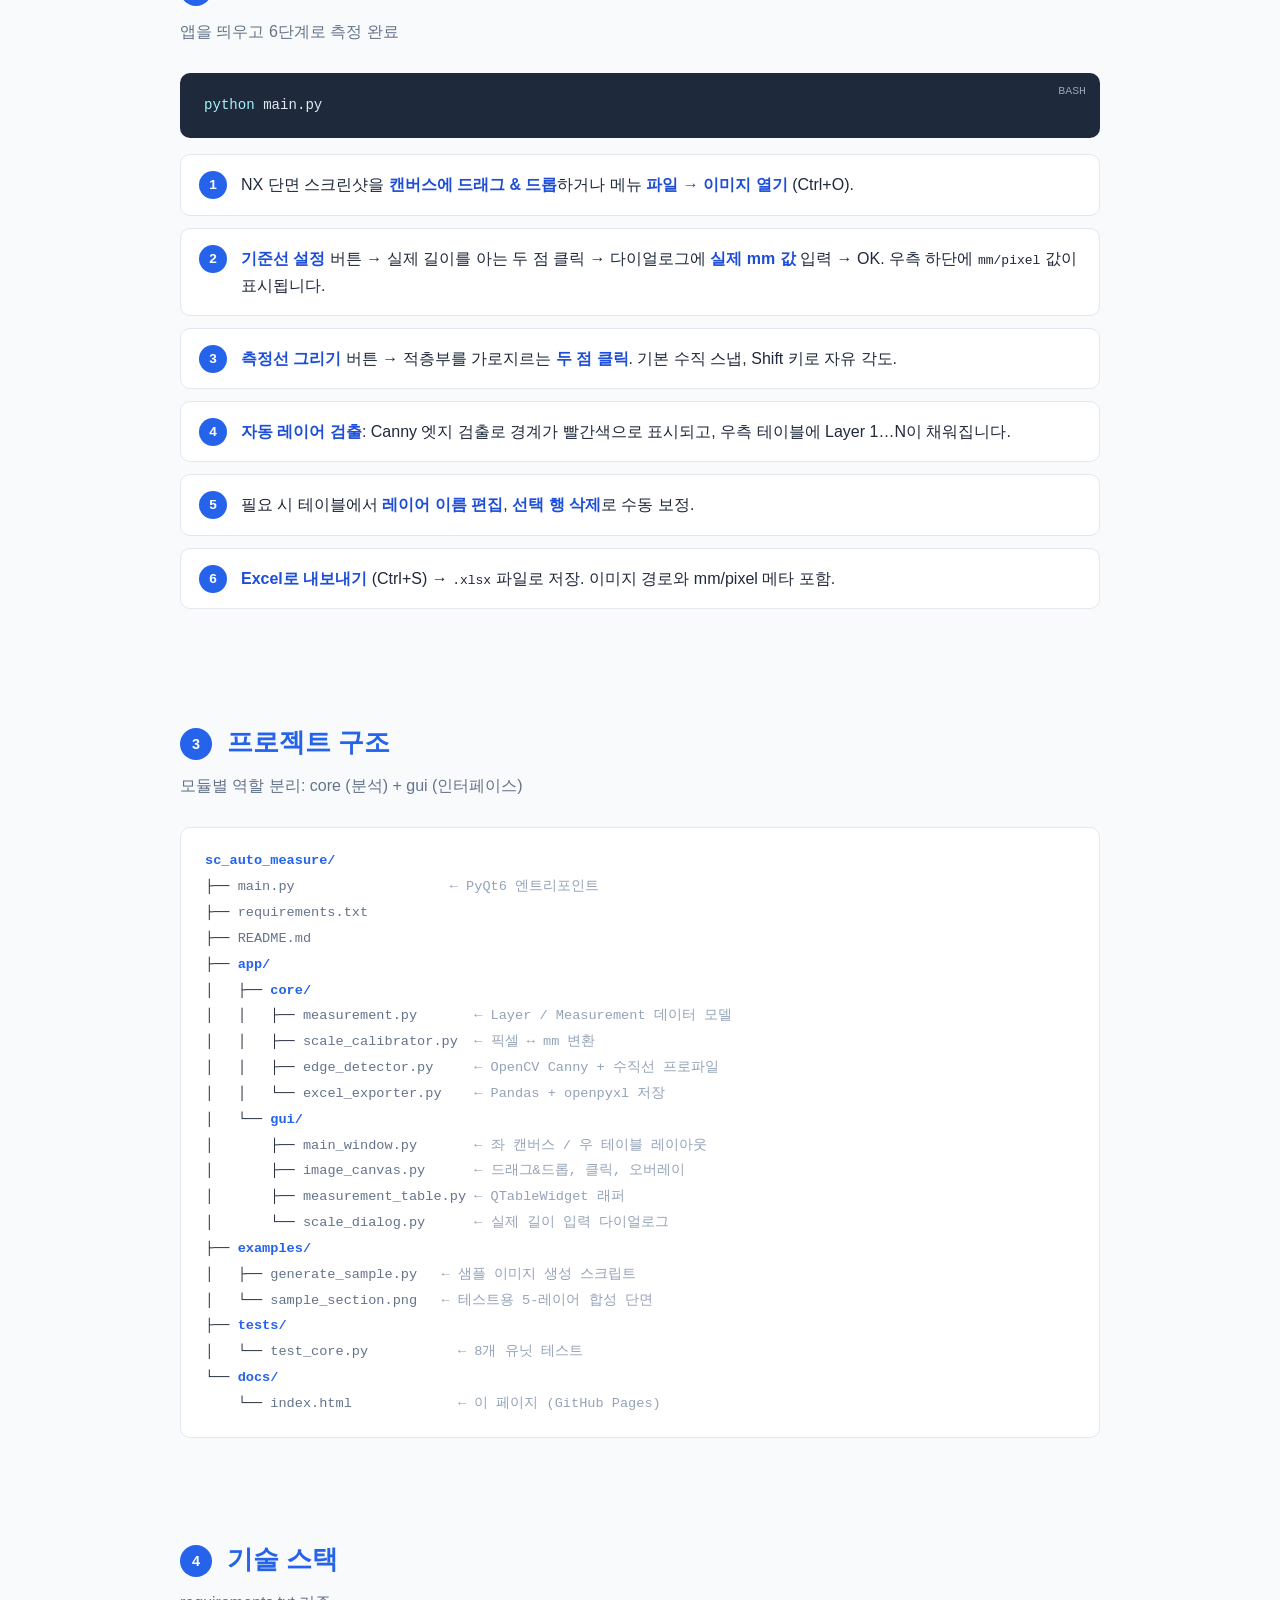
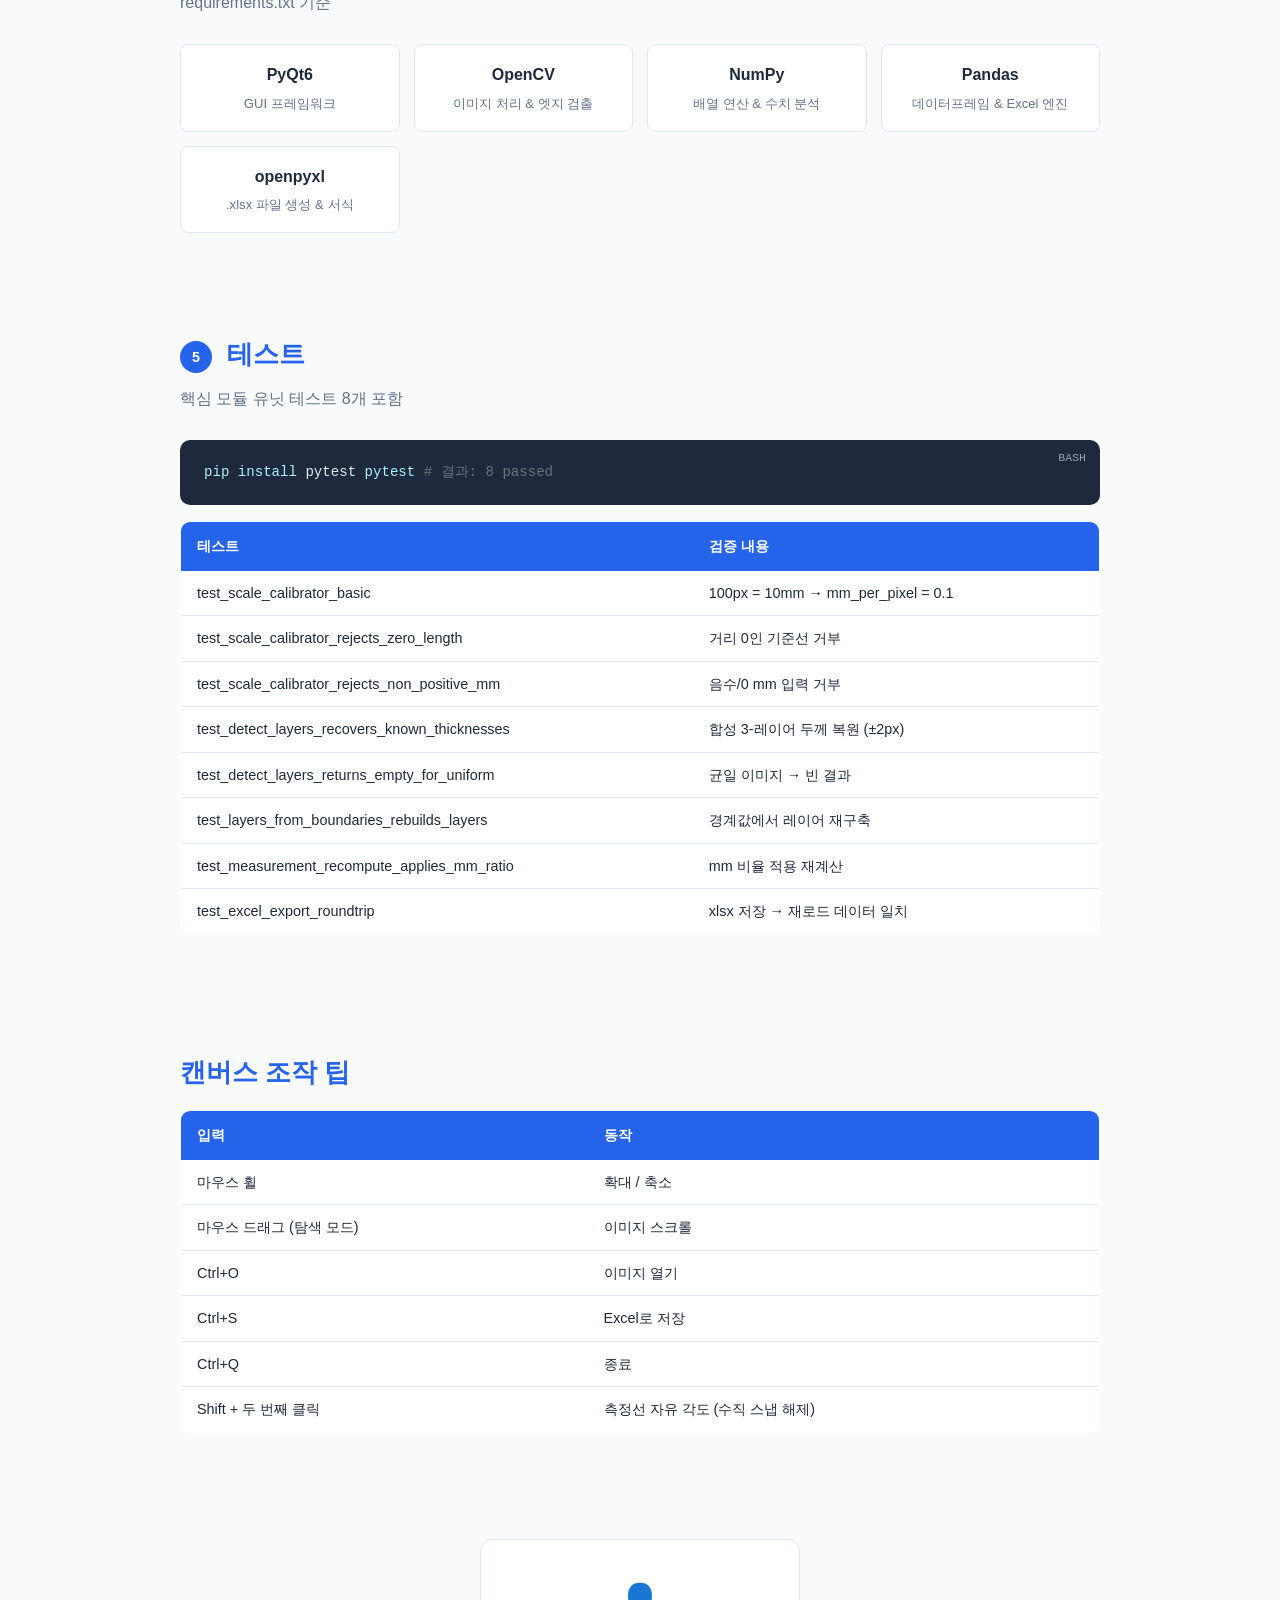
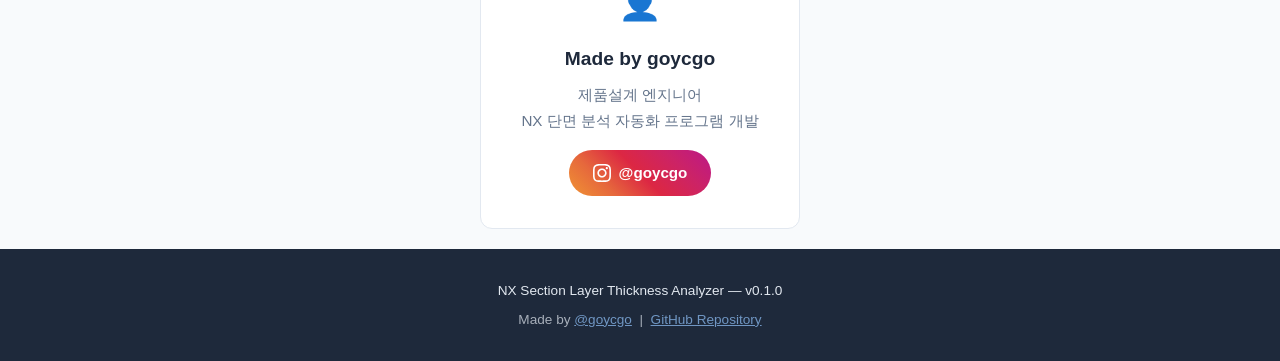
==== commit d5636d54: "Add custom domain (yonchelee.com) and download section - docs/CNAME: sets GitHub Pages custom domain" ====
--- a/docs/index.html
+++ b/docs/index.html
@@ -389,6 +389,47 @@
     </table>
 </section>
 
+<!-- ═══════════════════════════ DOWNLOAD ══════════════════════════════ -->
+<section>
+    <h2>다운로드</h2>
+    <p class="subtitle">소스 코드를 받아서 맥 / 윈도우 / 리눅스에서 실행할 수 있습니다</p>
+    <div class="features">
+        <div class="card" style="text-align: center;">
+            <div class="icon">📦</div>
+            <h3>전체 소스 ZIP</h3>
+            <p style="margin-bottom: 16px;">압축 파일 한 개로 전체 프로젝트 다운로드</p>
+            <a href="https://github.com/yonchelee/sc_auto_measure/archive/refs/heads/main.zip"
+               style="display: inline-block; background: var(--primary); color: #fff;
+                      text-decoration: none; padding: 10px 24px; border-radius: 8px;
+                      font-weight: 600; font-size: 0.95rem;">
+                ZIP 다운로드
+            </a>
+        </div>
+        <div class="card" style="text-align: center;">
+            <div class="icon">🔗</div>
+            <h3>GitHub에서 직접 clone</h3>
+            <p style="margin-bottom: 16px;">git 사용자를 위한 저장소 링크</p>
+            <a href="https://github.com/yonchelee/sc_auto_measure" target="_blank"
+               style="display: inline-block; background: #1e293b; color: #fff;
+                      text-decoration: none; padding: 10px 24px; border-radius: 8px;
+                      font-weight: 600; font-size: 0.95rem;">
+                GitHub 열기
+            </a>
+        </div>
+        <div class="card" style="text-align: center;">
+            <div class="icon">🖼️</div>
+            <h3>샘플 이미지</h3>
+            <p style="margin-bottom: 16px;">테스트용 5-레이어 단면 PNG</p>
+            <a href="sample_section.png" download
+               style="display: inline-block; background: var(--accent); color: #fff;
+                      text-decoration: none; padding: 10px 24px; border-radius: 8px;
+                      font-weight: 600; font-size: 0.95rem;">
+                PNG 다운로드
+            </a>
+        </div>
+    </div>
+</section>
+
 <!-- ═══════════════════════════ INSTALL ═══════════════════════════════ -->
 <section>
     <h2><span class="num">1</span> 설치</h2>
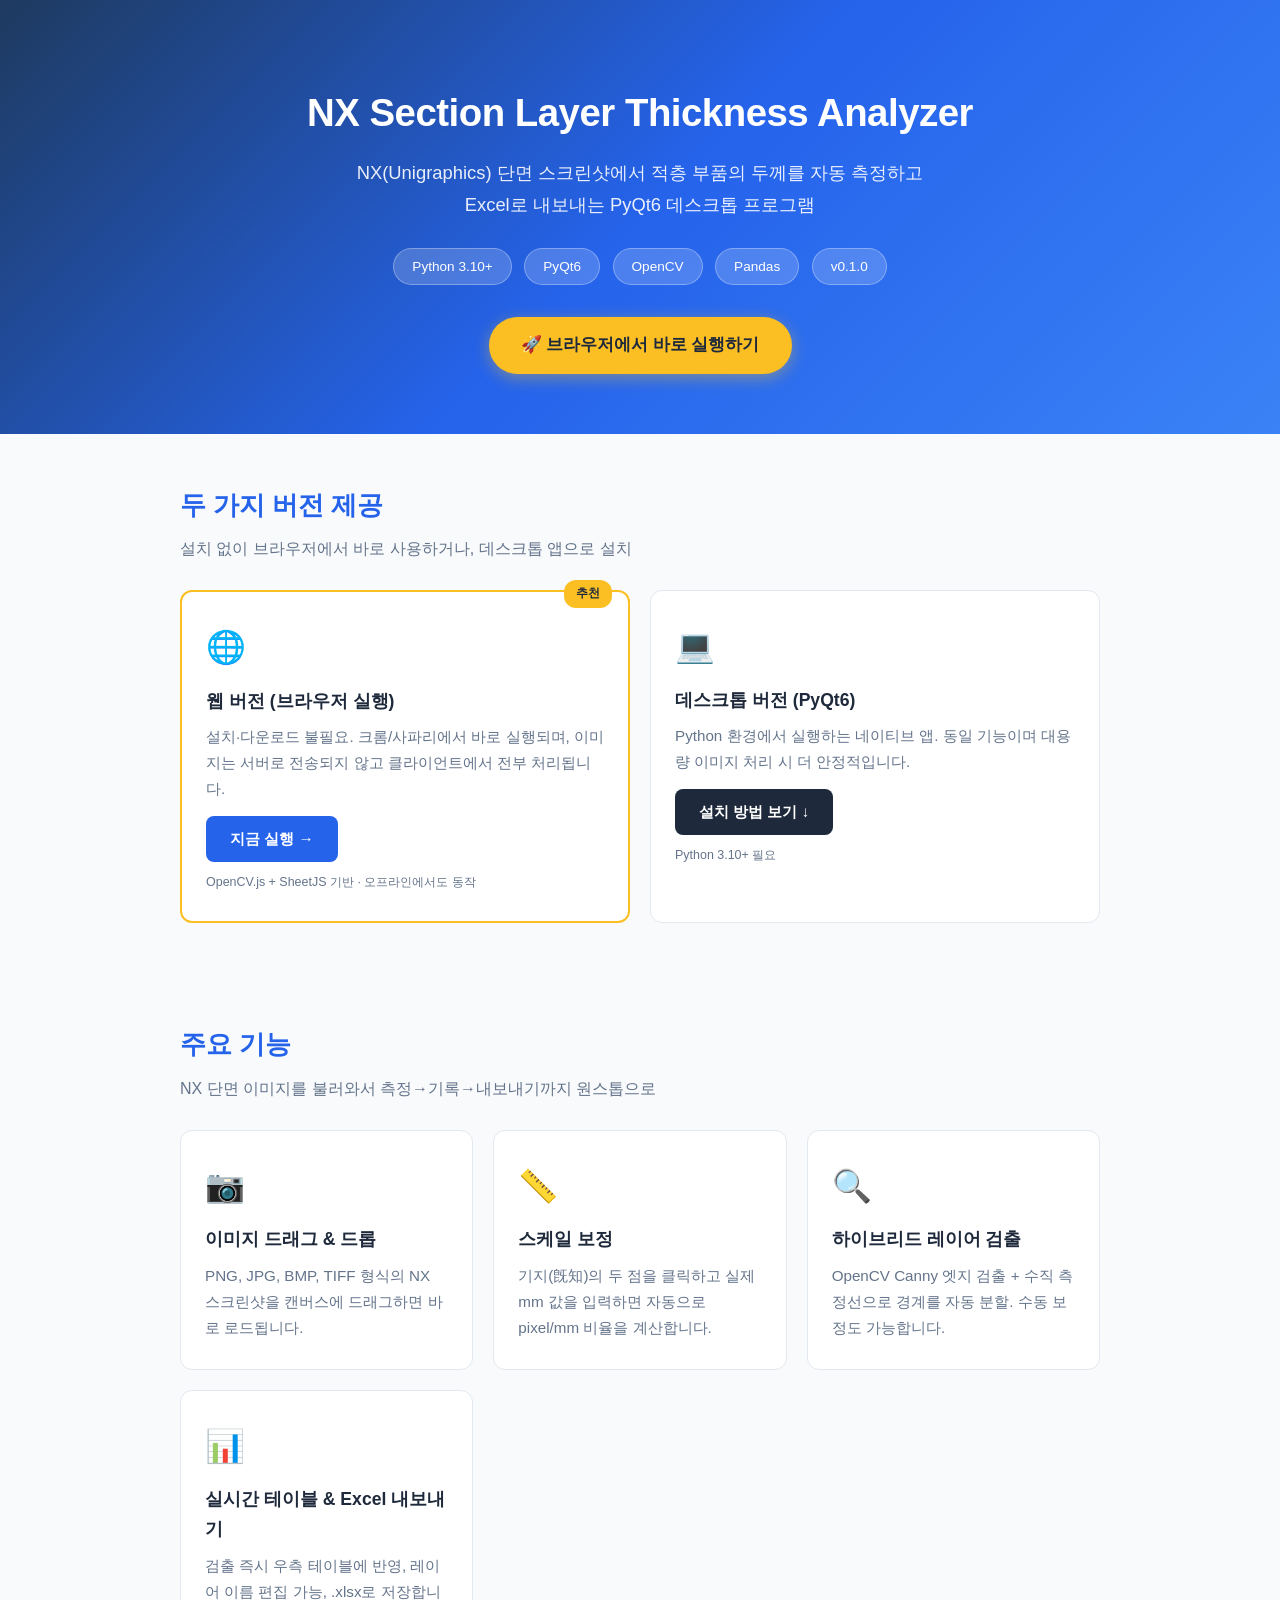
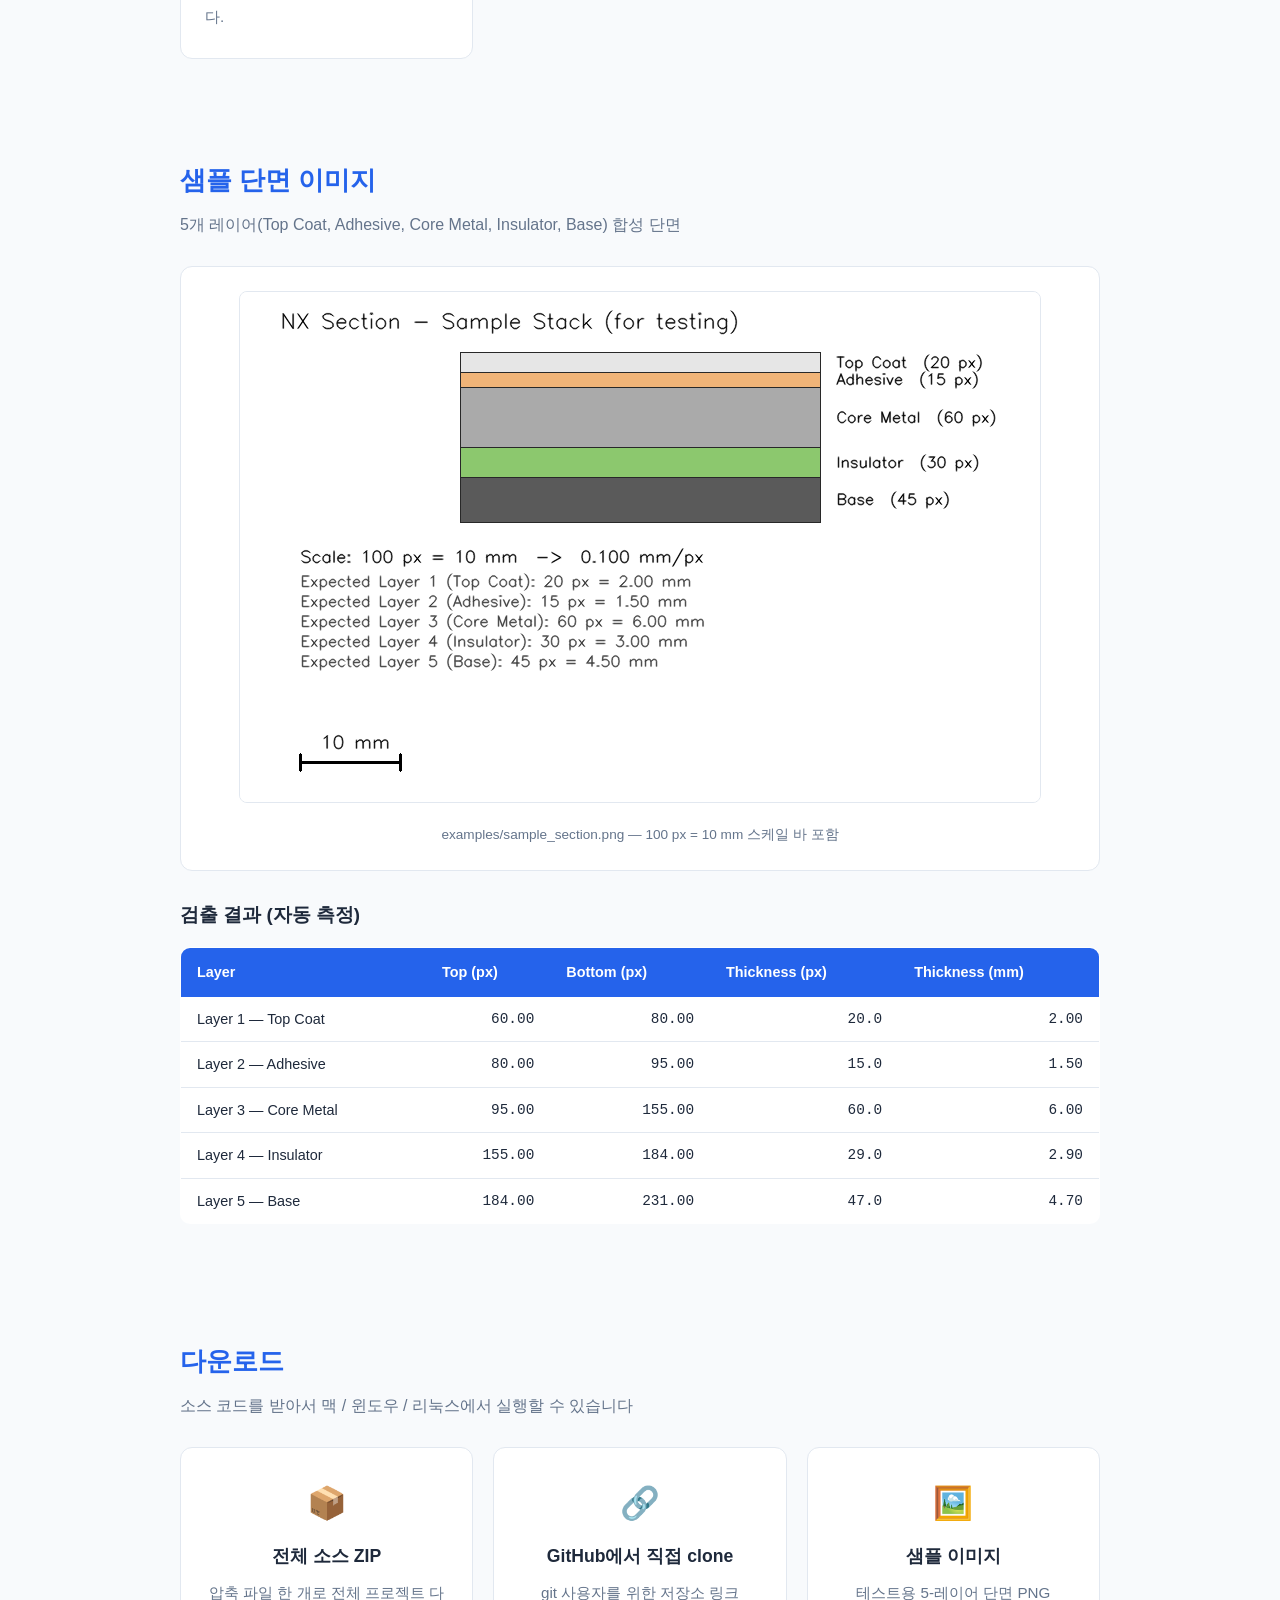
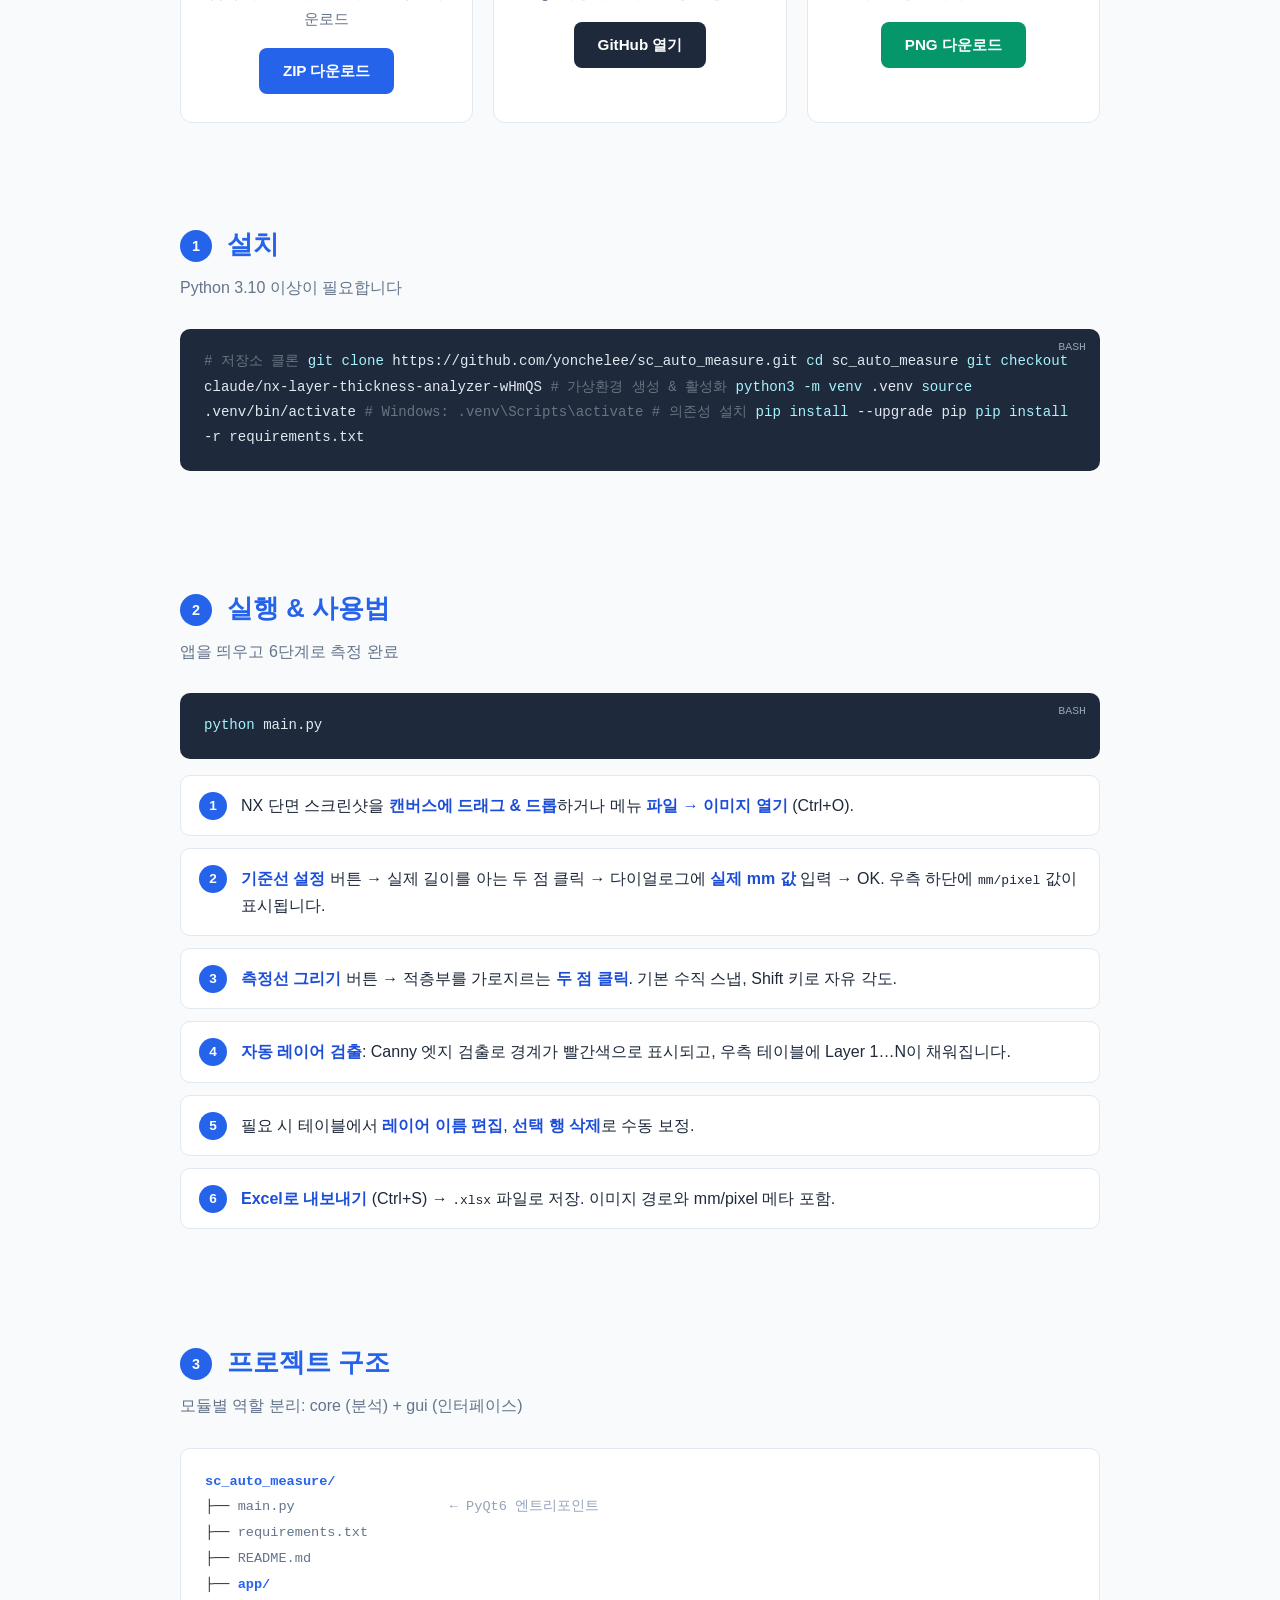
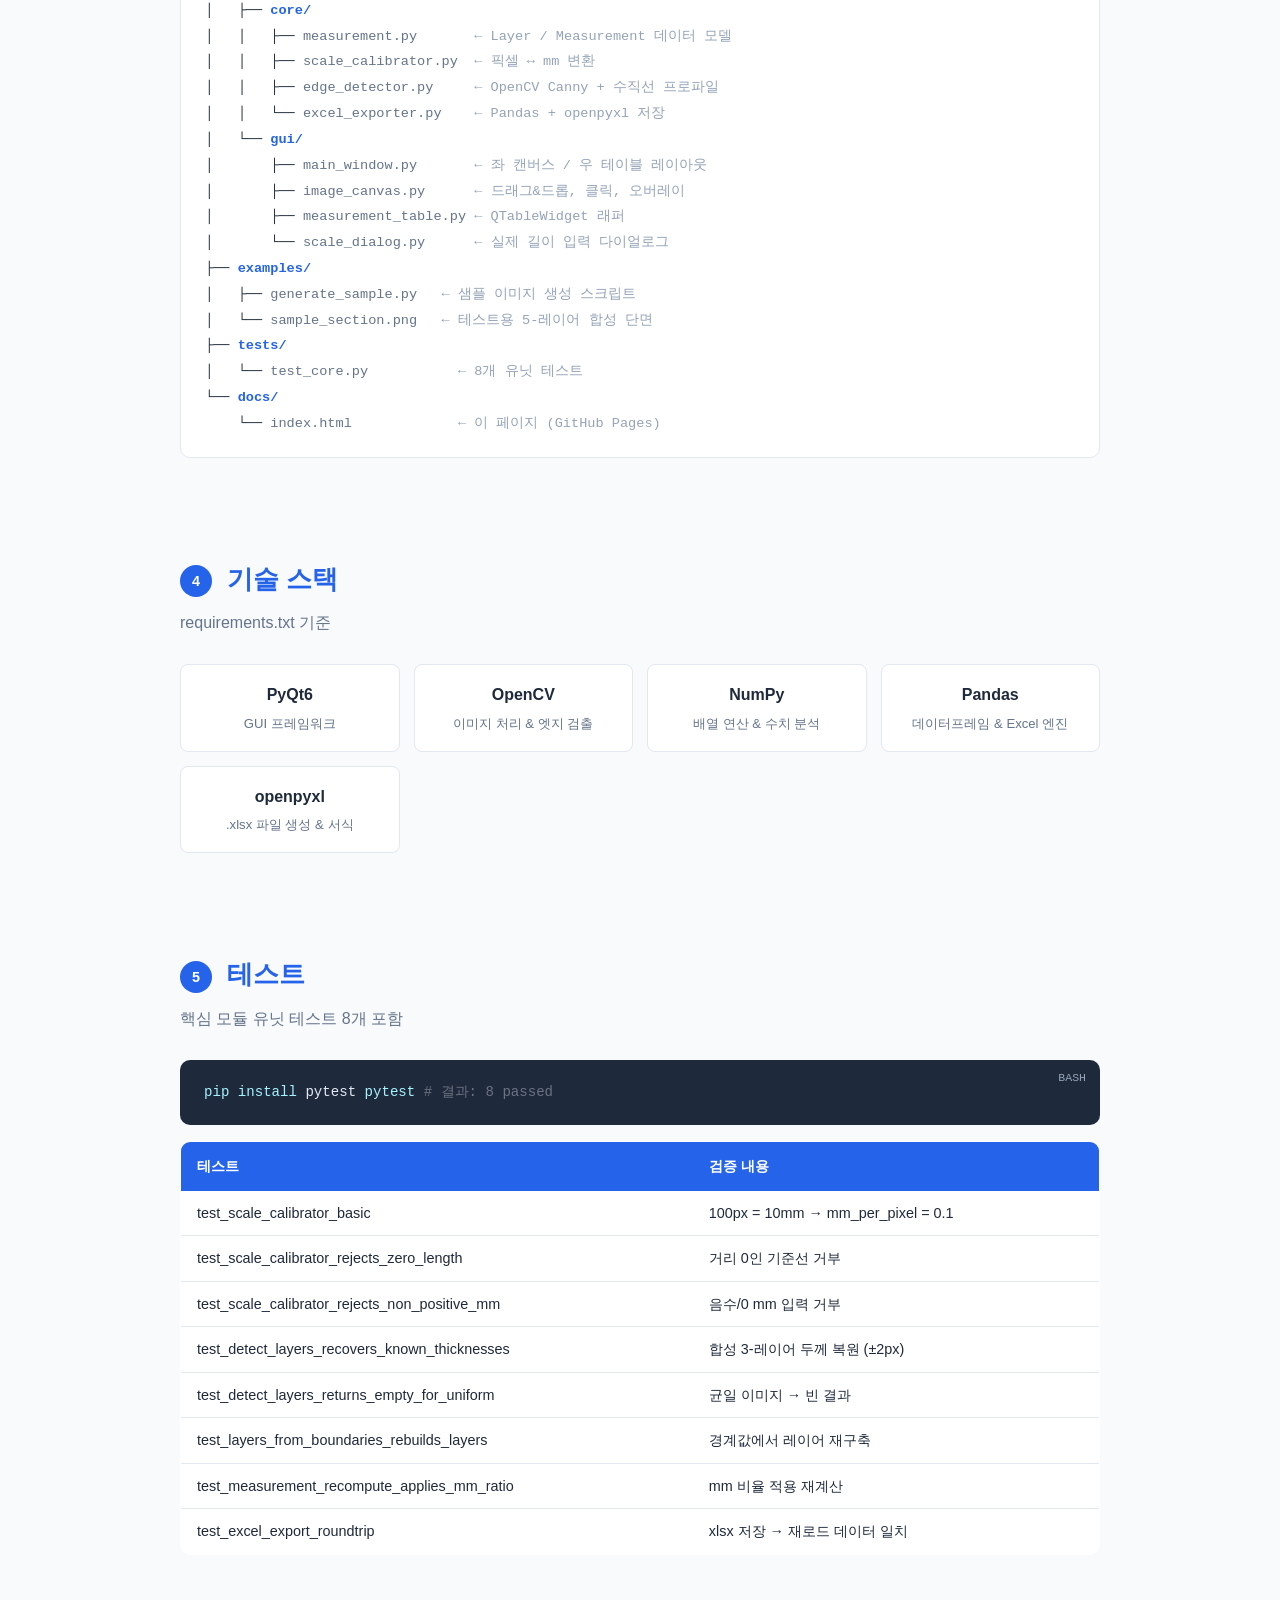
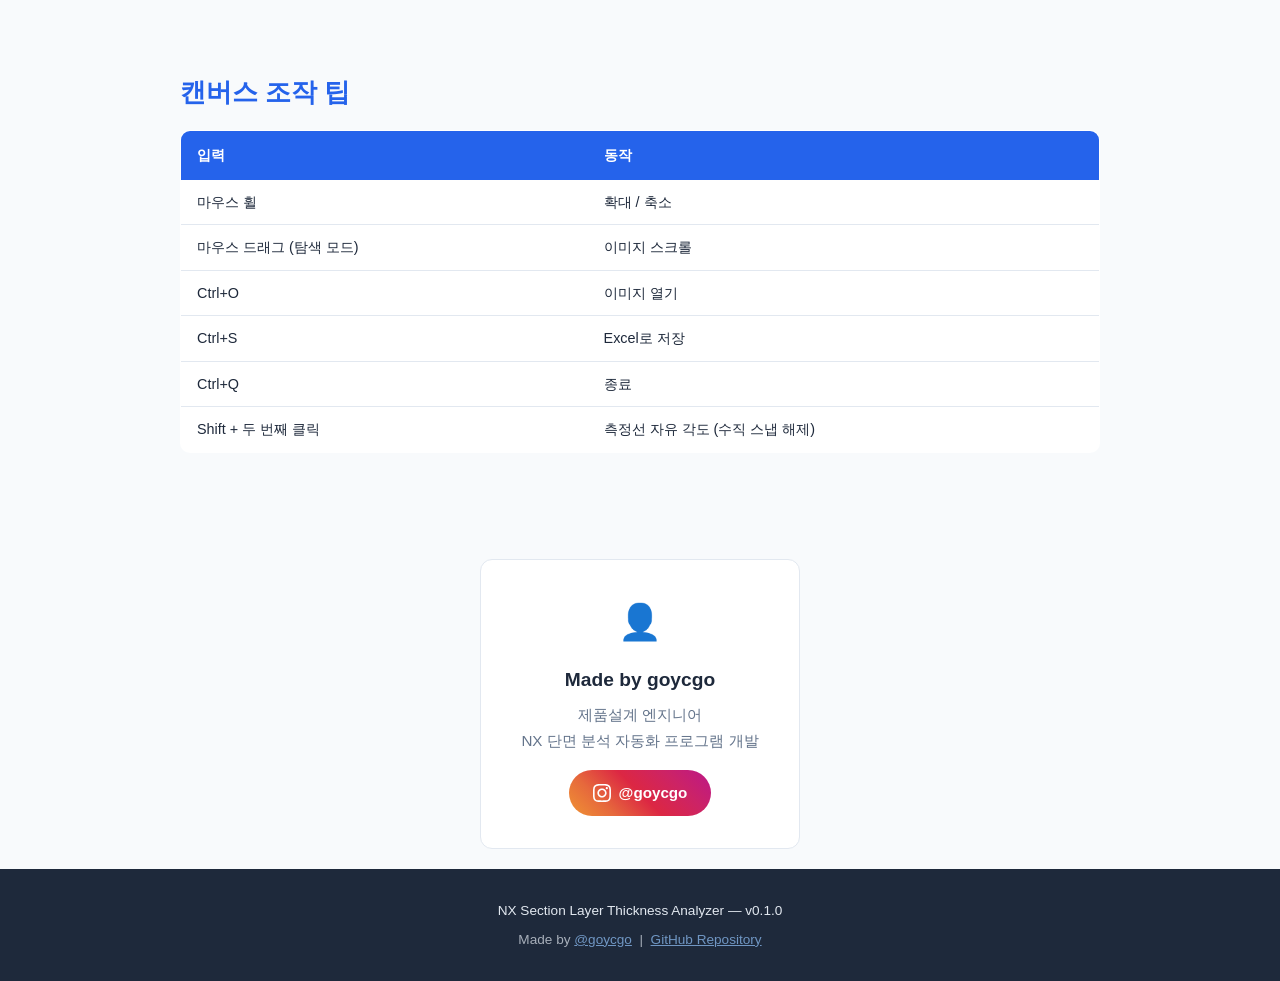
==== commit 01e9c2e0: "Landing page: feature both web and desktop versions - Add hero CTA button linking to /measure/ web a" ====
--- a/docs/index.html
+++ b/docs/index.html
@@ -55,6 +55,23 @@
             font-size: 0.85rem;
             margin: 0 4px 8px;
         }
+        .hero .cta {
+            display: inline-block;
+            margin-top: 24px;
+            background: #fbbf24;
+            color: #1e293b;
+            padding: 14px 32px;
+            border-radius: 30px;
+            font-weight: 700;
+            text-decoration: none;
+            font-size: 1.05rem;
+            box-shadow: 0 4px 16px rgba(251, 191, 36, 0.4);
+            transition: transform 0.15s, box-shadow 0.15s;
+        }
+        .hero .cta:hover {
+            transform: translateY(-2px);
+            box-shadow: 0 6px 20px rgba(251, 191, 36, 0.55);
+        }
 
         /* ── Container ────────────────────────────── */
         .container {
@@ -297,9 +314,54 @@
     <span class="badge">OpenCV</span>
     <span class="badge">Pandas</span>
     <span class="badge">v0.1.0</span>
+    <br>
+    <a href="measure/" class="cta">🚀 브라우저에서 바로 실행하기</a>
 </header>
 
 <main class="container">
+
+<!-- ═══════════════════════════ WEB VERSION ═══════════════════════════ -->
+<section>
+    <h2>두 가지 버전 제공</h2>
+    <p class="subtitle">설치 없이 브라우저에서 바로 사용하거나, 데스크톱 앱으로 설치</p>
+    <div class="features">
+        <div class="card" style="border: 2px solid #fbbf24; position: relative;">
+            <div style="position: absolute; top: -12px; right: 16px; background: #fbbf24; color: #1e293b; padding: 4px 12px; border-radius: 12px; font-size: 0.72rem; font-weight: 700;">추천</div>
+            <div class="icon">🌐</div>
+            <h3>웹 버전 (브라우저 실행)</h3>
+            <p style="margin-bottom: 14px;">
+                설치·다운로드 불필요. 크롬/사파리에서 바로 실행되며,
+                이미지는 서버로 전송되지 않고 클라이언트에서 전부 처리됩니다.
+            </p>
+            <a href="measure/"
+               style="display: inline-block; background: var(--primary); color: #fff;
+                      text-decoration: none; padding: 10px 24px; border-radius: 8px;
+                      font-weight: 600; font-size: 0.95rem;">
+                지금 실행 →
+            </a>
+            <p style="margin-top: 10px; font-size: 0.78rem; color: var(--text-light);">
+                OpenCV.js + SheetJS 기반 · 오프라인에서도 동작
+            </p>
+        </div>
+        <div class="card">
+            <div class="icon">💻</div>
+            <h3>데스크톱 버전 (PyQt6)</h3>
+            <p style="margin-bottom: 14px;">
+                Python 환경에서 실행하는 네이티브 앱.
+                동일 기능이며 대용량 이미지 처리 시 더 안정적입니다.
+            </p>
+            <a href="#install"
+               style="display: inline-block; background: #1e293b; color: #fff;
+                      text-decoration: none; padding: 10px 24px; border-radius: 8px;
+                      font-weight: 600; font-size: 0.95rem;">
+                설치 방법 보기 ↓
+            </a>
+            <p style="margin-top: 10px; font-size: 0.78rem; color: var(--text-light);">
+                Python 3.10+ 필요
+            </p>
+        </div>
+    </div>
+</section>
 
 <!-- ═══════════════════════════ FEATURES ══════════════════════════════ -->
 <section>
@@ -431,7 +493,7 @@
 </section>
 
 <!-- ═══════════════════════════ INSTALL ═══════════════════════════════ -->
-<section>
+<section id="install">
     <h2><span class="num">1</span> 설치</h2>
     <p class="subtitle">Python 3.10 이상이 필요합니다</p>
 
